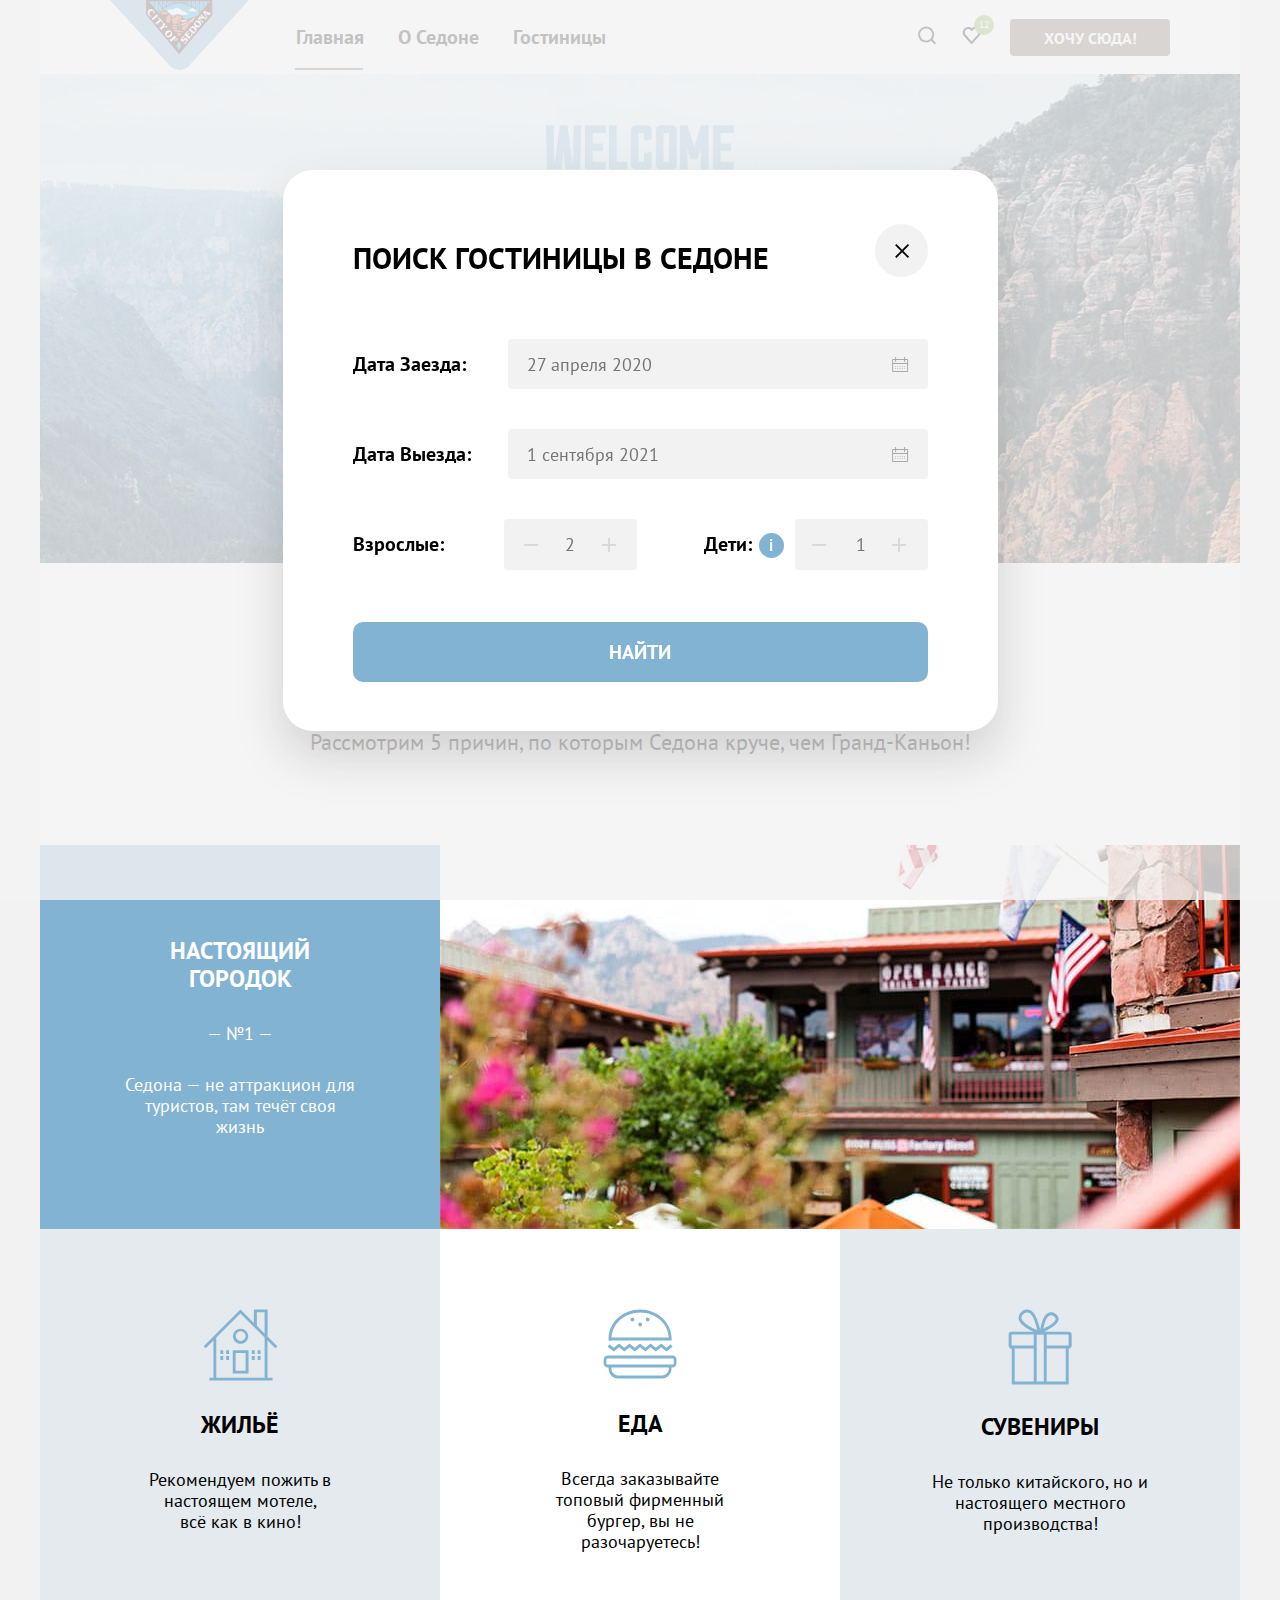
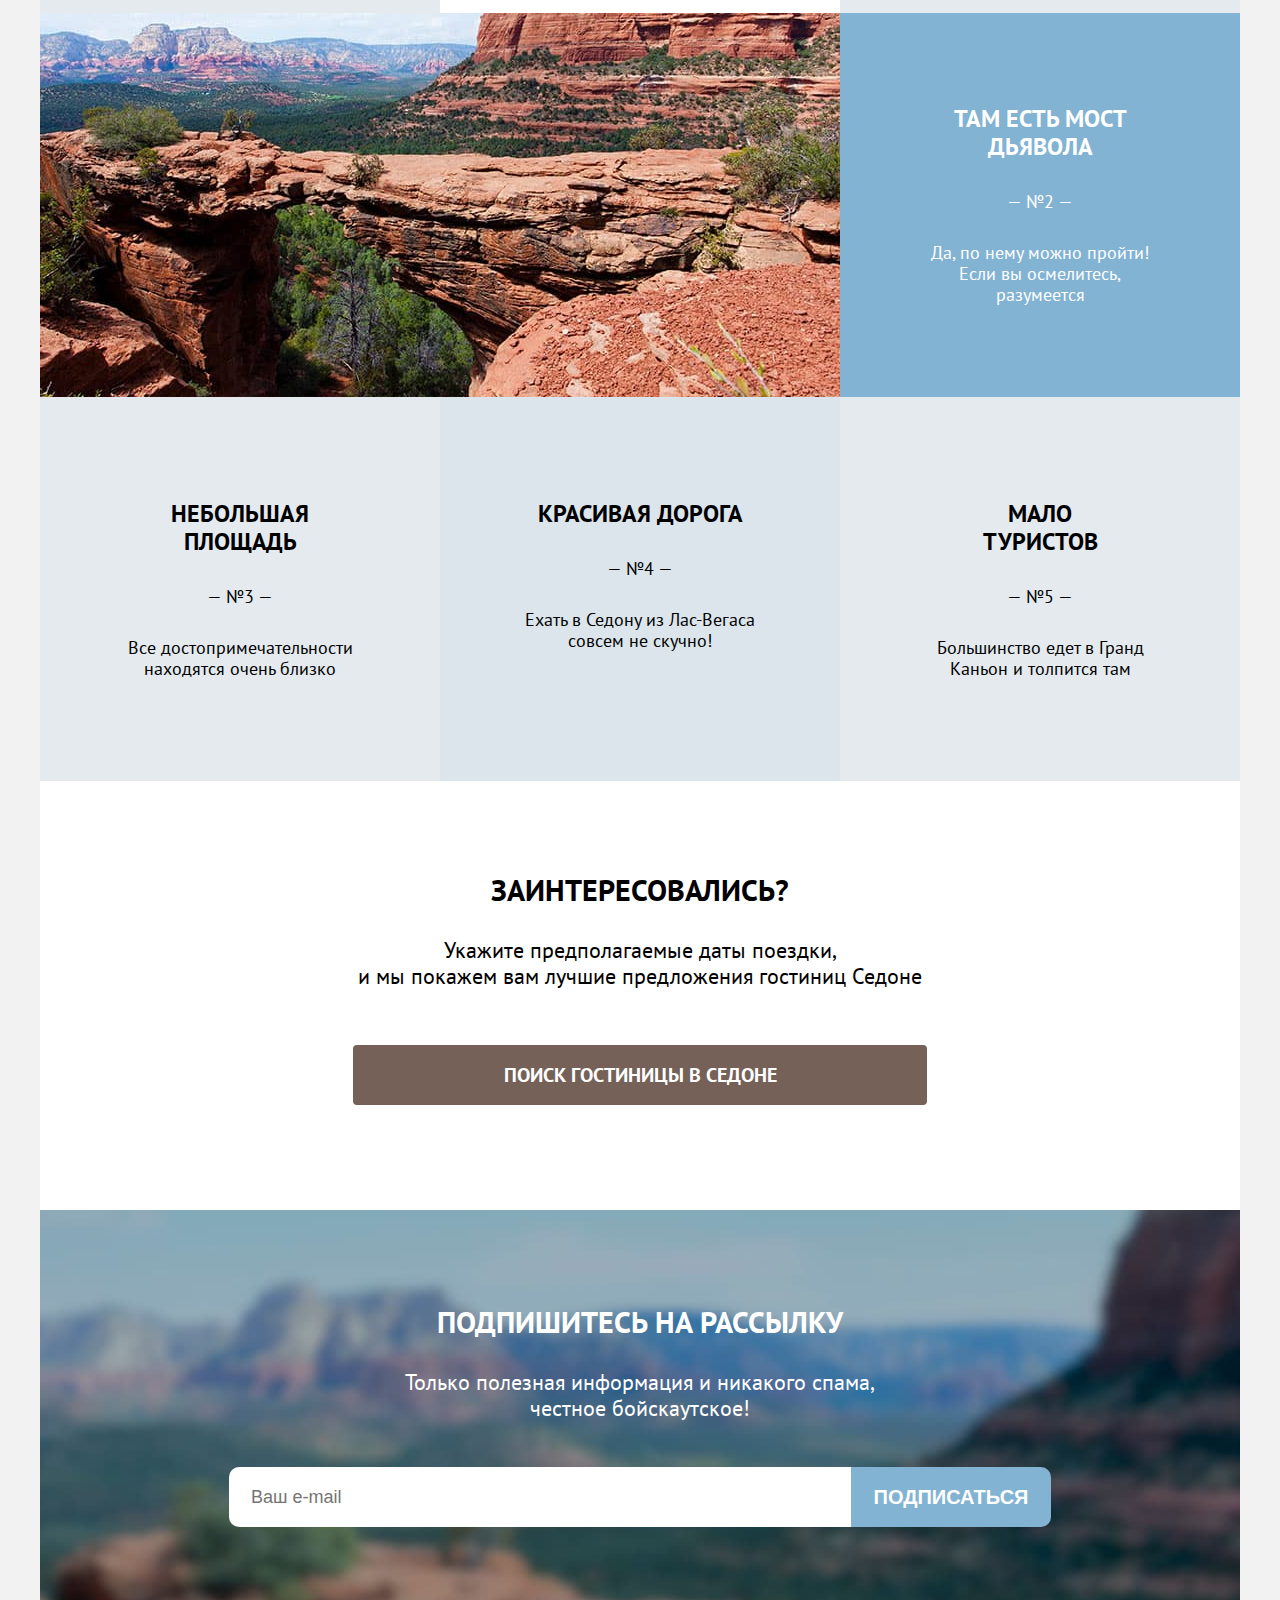
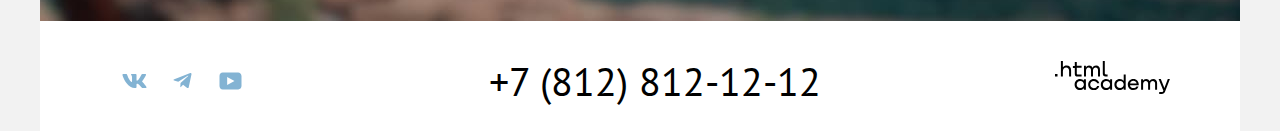
==== index.html @ 56870af3 "выравнивает кнопки" ====
<!DOCTYPE html>
<html lang="ru">

  <head>
    <meta charset="utf-8">
    <title>HTML Academy: Седона</title>
    <link rel="stylesheet" href="styles/style.css">
  </head>

  <body>
    <div class="page-container">
      <header class="main-header">
        <a class="link-logo" href="index.html">
          <img class="logo" src="images/logo.svg" width="139" height="70" alt="Логотип Седоны.">
        </a>
        <nav class="navigation">
          <ul class="navigation-list">
            <li class="navigation-item">
              <a class="navigation-link navigation-link-main" href="#">Главная</a>
            </li>
            <li class="navigation-item">
              <a class="navigation-link" href="#">О Седоне</a>
            </li>
            <li class="navigation-item">
              <a class="navigation-link" href="catalog.html">Гостиницы</a>
            </li>
          </ul>
          <ul class="custom-menu">
            <li class="custom-item">
              <a class="custom-link-search" href="#">
                <span class="visually-hidden">
                  Поиск
                </span>
              </a>
            </li>
            <li class="custom-item">
              <a class="custom-link-favorite" href="#">
                <div class="custom-favorite-count"></div>
                <span class="visually-hidden">
                  Лайк
                </span>
              </a>
            </li>
            <li class="custom-item">
              <a class="custom-link" href="#">Хочу сюда!</a>
            </li>
          </ul>
        </nav>
      </header>
      <main class="main-index main-container">
        <h1 class="visually-hidden">Городок Седона</h1>
        <section class="presentation">
          <h2 class="visually-hidden">Добро пожаловать в великолепный городок Седона.</h2>
          <div class="presentation-picture">
            <img class="presentation-picture-welcome" src="images/welcome.png" width="458" height="347"
              alt="Великолепные места Седоны.">
          </div>
          <div class="presentation-text">
            <p class="presentation-text-sedona">Седона — небольшой городок в Аризоне,<br>
              заслуживающий большего!</p>
            <p class="presentation-text-reason">Рассмотрим 5 причин, по которым Седона круче, чем Гранд-Каньон!</p>
          </div>
        </section>
        <section class="advantages">
          <h2 class="visually-hidden">Преимущества</h2>
          <ul class="advantages-list">
            <li class="advantages-item">
              <div class="real-town">
                <div class="wrapper-real-town">
                  <h3 class="real-town-title">Настоящий городок</h3>
                  <p class="real-town-humber">— №1 —</p>
                  <p class="real-town-description">Седона — не аттракцион для туристов, там течёт своя жизнь</p>
                </div>
              </div>
              <img src="images/advantages/real-town-advantages.jpg" width="800" height="384" alt="Фоторафия городка.">
              <ul class="advantages-nested-list">
                <li class="advantages-inner-item">
                  <h4 class="inner-title">Жильё</h4>
                  <img class="advantages-housing" src="/images/icon-house.svg" alt="#" width="75" height="72">
                  <p class="inner-description">
                    Рекомендуем пожить в настоящем мотеле,<br>всё как в кино!
                  </p>
                </li>
                <li class="advantages-inner-item food-background">
                  <h4 class="inner-title">Еда</h4>
                  <img class="advantages-food" src="/images/food-icon.svg" alt="#" width="74" height="70">
                  <p class="inner-description">
                    Всегда заказывайте топовый фирменный бургер, вы не разочаруетесь!
                  </p>
                </li>
                <li class="advantages-inner-item">
                  <h4 class="inner-title">Сувениры</h4>
                  <img class="advantages-souvenirs" src="/images/icon-souvenirs.svg" alt="#" width="64" height="76">
                  <p class="inner-description">
                    Не только китайского, но и настоящего местного производства!
                  </p>
                </li>
              </ul>
            </li>
            <li class="advantages-item">
              <img src="images/advantages/devil's-bridge-advantages.jpg" width="800" height="384" alt="Мост дьявола.">
              <div class="devil-bridge">
                <div class="wrapper-devil-bridge">
                  <h3 class="devil-bridge-title">Там есть мост дьявола</h3>
                  <p class="devil-bridge-humber">— №2 —</p>
                  <p class="devil-bridge-description">Да, по нему можно пройти! Если вы осмелитесь, разумеется</p>
                </div>
              </div>
              <ul class="advantages-nested-list">
                <li class="advantages-nested-item advantages-area">
                  <h4 class="inner-devil-title">Небольшая площадь</h4>
                  <p class="advantages-humber">— №3 —</p>
                  <p class="small-area-description">
                    Все достопримечательности находятся очень близко
                  </p>
                </li>
                <li class="advantages-nested-item advantages-road">
                  <h4 class="inner-devil-title">Красивая дорога</h4>
                  <p class="advantages-humber">— №4 —</p>
                  <p class="beautiful-road-description">Ехать в Седону из Лас-Вегаса совсем не скучно!</p>
                </li>
                <li class="advantages-nested-item advantages-tourists">
                  <h4 class="inner-devil-title">Мало<br>туристов</h4>
                  <p class="advantages-humber">— №5 —</p>
                  <p class="few-tourists-description">Большинство едет в Гранд<br> Каньон и толпится там</p>
                </li>
              </ul>
            </li>
          </ul>
        </section>
        <section class="hotel-search">
          <h2 class="visually-hidden">Выбор даты поездки.</h2>
          <p class="hotel-search-question">Заинтересовались?</p>
          <p class="hotel-search-info">Укажите предполагаемые даты поездки,<br> и мы покажем вам лучшие предложения
            гостиниц Седоне</p>
          <a class="hotel-search-link" href="#">Поиск гостиницы в Седоне</a>
        </section>
        <section class="subscription">
          <h2 class="visually-hidden">Полезная рассылка</h2>
          <div>
            <p class="mailing">Подпишитесь на рассылку</p>
            <p class="mailing-description">Только полезная информация и никакого спама,<br> честное бойскаутское!</p>
            <form class="subscription-form" action="https://echo.htmlacademy.ru/" method="post">
              <input class="mailing-email" type="email" placeholder="Ваш e-mail" name="subscription-email">
              <button class="mailing-button" type="submit">Подписаться</button>
            </form>
          </div>
        </section>
      </main>
      <footer class="main-footer">
        <section class="footer-social">
          <h2 class="visually-hidden">Мы в соцсетях.</h2>
          <ul class="footer-social-list">
            <li>
              <a class="social-footer" href="https://vk.com/htmlacademy">
                <svg width="25" height="14" viewBox="0 0 25 14" xmlns="http://www.w3.org/2000/svg">
                  <path
                    d="M23.9498 0.948C24.1158 0.402 23.9498 0 23.1548 0H20.5298C19.8618 0 19.5538 0.347 19.3868 0.73C19.3868 0.73 18.0518 3.926 16.1608 6.002C15.5488 6.604 15.2708 6.795 14.9368 6.795C14.7698 6.795 14.5188 6.604 14.5188 6.057V0.948C14.5188 0.292 14.3348 0 13.7788 0H9.65076C9.23376 0 8.98276 0.304 8.98276 0.593C8.98276 1.214 9.92876 1.358 10.0258 3.106V6.904C10.0258 7.737 9.87276 7.888 9.53876 7.888C8.64876 7.888 6.48376 4.677 5.19876 1.003C4.94976 0.288 4.69776 0 4.02676 0H1.39976C0.649756 0 0.499756 0.347 0.499756 0.73C0.499756 1.412 1.38976 4.8 4.64476 9.281C6.81476 12.341 9.86976 14 12.6528 14C14.3218 14 14.5278 13.632 14.5278 12.997V10.684C14.5278 9.947 14.6858 9.8 15.2148 9.8C15.6048 9.8 16.2718 9.992 17.8298 11.467C19.6098 13.216 19.9028 14 20.9048 14H23.5298C24.2798 14 24.6558 13.632 24.4398 12.904C24.2018 12.18 23.3518 11.129 22.2248 9.882C21.6128 9.172 20.6948 8.407 20.4158 8.024C20.0268 7.533 20.1378 7.314 20.4158 6.877C20.4158 6.877 23.6158 2.451 23.9488 0.948H23.9498Z" />
                </svg>
                <span class="visually-hidden">ВКонтакте</span>
              </a>
            </li>
            <li>
              <a class="social-footer" href="https://t.me/htmlacademy">
                <svg width="19" height="16" viewBox="0 0 19 16" xmlns="http://www.w3.org/2000/svg">
                  <path
                    d="M17.2853 0.0992597L1.34073 6.24776C0.252584 6.68481 0.258879 7.29184 1.14109 7.56253L5.23469 8.83953L14.7061 2.8637C15.1539 2.59121 15.5631 2.7378 15.2268 3.03636L7.55308 9.96185H7.55128L7.55308 9.96275L7.2707 14.1823C7.68438 14.1823 7.86693 13.9925 8.09895 13.7686L10.0873 11.8351L14.2232 14.89C14.9858 15.31 15.5334 15.0941 15.7232 14.1841L18.4382 1.38885C18.7161 0.274623 18.0128 -0.229883 17.2853 0.0992597Z" />
                </svg>
                <span class="visually-hidden">Телеграм</span>
              </a>
            </li>
            <li>
              <a class="social-footer" href="https://www.youtube.com/user/htmlacademyru">
                <svg width="23" height="18" viewbox="0 0 23 18" xmlns="http://www.w3.org/2000/svg">
                  <path
                    d="M19.1072 0.5H3.67437C1.81368 0.5 0.500244 2.09375 0.500244 3.9V13.9937C0.500244 15.9062 1.81368 17.5 3.67437 17.5H19.3261C20.9679 17.5 22.5002 15.9062 22.5002 14.1V3.9C22.2813 2.09375 20.9679 0.5 19.1072 0.5ZM8.16194 13.0375V4.9625L15.4953 9L8.16194 13.0375Z" />
                </svg>
                <span class="visually-hidden">Ютуб</span>
              </a>
            </li>
          </ul>
          <span class="social-phone">+7 (812) 812-12-12</span>
          <a class="htmlacademy-link" href="https://htmlacademy.ru/">
            <svg width="115" height="33" viewBox="0 0 115 33" xmlns="http://www.w3.org/2000/svg">
              <path
                d="M7.9999 6.2C8.7999 5.2 9.9999 4.5 11.5999 4.5C14.2999 4.5 16.1999 6.4 16.0999 9.4V15.5H14.0999V9.8C14.0999 8 12.9999 6.6 11.1999 6.6C9.1999 6.6 7.8999 8.1 7.8999 10.2V15.5H5.8999V0H7.8999V6.2H7.9999ZM0 15.5V12.9H2.5V15.5H0ZM26.5999 4.79998H21.7999V1.09998H19.7999V4.89998H17.8999V6.89998H19.7999V12.9C19.7999 14.6 20.7999 15.6 22.4999 15.6H26.5999V13.6H22.8999C22.1999 13.6 21.7999 13.2 21.7999 12.5V6.79998H26.5999V4.79998ZM37.6 6.69998C38.2 5.39998 39.5 4.59998 41.1 4.59998C43.6 4.59998 45.1 6.39998 45 8.89997V15.4H43V9.09998C43 7.49998 42.1 6.49998 40.6 6.49998C39.4 6.49998 38 7.39998 38 9.79998V15.4H36V9.09998C36 7.49998 35.1 6.49998 33.6 6.49998C32 6.49998 31 7.99998 31 9.99998V15.4H29V4.79998H30.9V6.39998H31C31.6 5.39998 32.7 4.59998 34.1 4.59998C35.7 4.59998 36.9 5.49998 37.5 6.69998H37.6ZM47.8 12.7C47.8 14.4 48.8 15.4 50.6 15.4H52.6V13.4H50.9001C50.2001 13.4 49.8 13 49.8 12.3V0H47.8V12.7ZM25.0001 17.9C26.7001 17.9 28.0001 18.6 28.9001 19.7V18.2H30.9001V28.8H28.9001V27.2H28.8001C28.0001 28.3 26.8001 29.1 25.0001 29.1C21.9001 29.1 19.6001 26.8 19.6001 23.5C19.6001 20.2 21.9001 17.9 25.0001 17.9ZM21.7001 23.5C21.7001 25.5 23.1001 27.1 25.3001 27.1C27.5001 27.1 28.9001 25.4 28.9001 23.5C28.9001 21.5 27.5001 19.9 25.3001 19.9C23.1001 19.9 21.7001 21.5 21.7001 23.5ZM44.2 22C43.7 19.6 41.5999 17.9 38.7999 17.9C35.3999 17.9 33.2 20.4 33.2 23.5C33.2 26.6 35.3999 29.1 38.7999 29.1C41.5999 29.1 43.7 27.3 44.2 24.9H42.0999C41.7 26.2 40.3999 27.2 38.7999 27.2C36.5999 27.2 35.2 25.6 35.2 23.6C35.2 21.6 36.5999 20 38.7999 20C40.3999 20 41.5999 21 42.0999 22.2H44.2V22ZM51.2001 17.9C52.9001 17.9 54.2001 18.6 55.1 19.7V18.2H57.1V28.8H55.1V27.2H55C54.2001 28.3 53 29.1 51.2001 29.1C48.1001 29.1 45.8 26.8 45.8 23.5C45.8 20.2 48.1001 17.9 51.2001 17.9ZM47.9001 23.5C47.9001 25.5 49.3 27.1 51.5 27.1C53.6 27.1 55.1 25.4 55.1 23.5C55.1 21.5 53.7001 19.9 51.5 19.9C49.3 19.9 47.9001 21.5 47.9001 23.5ZM68.6999 19.8C67.7999 18.7 66.4999 17.9 64.7999 17.9C61.6999 17.9 59.3999 20.2 59.3999 23.5C59.3999 26.8 61.5999 29.1 64.7999 29.1C66.4999 29.1 67.7999 28.3 68.5999 27.3H68.6999V28.8H70.6999V13.4H68.6999V19.8ZM65.0999 27.1C62.8999 27.1 61.4999 25.5 61.4999 23.5C61.4999 21.5 62.8999 19.9 65.0999 19.9C67.2999 19.9 68.6999 21.5 68.6999 23.5C68.5999 25.5 67.1999 27.1 65.0999 27.1ZM72.8 23.5C72.8 20.4 75 17.9 78.3 17.9C81.8 17.9 84 20.6 83.8 24.2H75C75.1 25.8 76.5 27.1 78.4 27.1C79.8 27.1 80.9 26.5 81.4 25.5H83.5C82.8 27.8 80.8 29.1 78.3 29.1C74.9 29.1 72.8 26.5 72.8 23.5ZM81.6 22.4C81.3 20.8 80 19.8 78.3 19.8C76.6001 19.8 75.4 20.9 75.1 22.4H81.6ZM98.2001 17.9C96.6001 17.9 95.3001 18.7 94.6001 19.9H94.5001C93.9001 18.7 92.7001 17.9 91.1001 17.9C89.7001 17.9 88.6001 18.6 88.0001 19.7V18.2H86.1001V28.8H88.1001V23.4C88.1001 21.4 89.1001 20 90.7001 19.9C92.2001 19.9 93.1001 20.9 93.1001 22.5V28.8H95.1001V23.2C95.1001 20.8 96.5001 19.9 97.7001 19.9C99.2001 19.9 100.1 20.9 100.1 22.5V28.8H102.1V22.3C102.2 19.7 100.7 17.9 98.2001 17.9ZM105.8 18.1L109.4 27L112.8 18.1H114.9L110.2 30.3C109.5 32.1 108.5 32.9 106.7 32.9H104.2V30.9H106.7C107.7 30.9 108.1 30.6 108.4 29.7L103.6 18.1H105.8Z" />
            </svg>
          </a>
        </section>
      </footer>
    </div>
    <div class="modal-container">
      <div class="modal modal-reservation">
        <button class="modal-close-button" type="button">
          <svg class="close-icon" width="15" height="14" viewBox="0 0 15 14" xmlns="http://www.w3.org/2000/svg">
            <path
              d="M14.1143 1.29231L12.822 0L7.11426 5.70769L1.40657 0L0.114258 1.29231L5.82195 7L0.114258 12.7077L1.40657 14L7.11426 8.29231L12.822 14L14.1143 12.7077L8.40657 7L14.1143 1.29231Z" />
          </svg>
          <span class="visually-hidden">Закрыть</span>
        </button>
        <section class="modal-content">
          <h2 class="modal-title">Поиск гостиницы в Седоне</h2>
          <form action="https://echo.htmlacademy.ru/" method="post">
            <p class="field-group">
              <label class="style-lebel" for="date-of-arrival">Дата Заезда:</label>
              <input class="group-input" type="text" id="date-of-arrival" name="date-of-arrival" placeholder="27 апреля 2020">
              <svg class="calendar-arrival" width="17" height="15" viewBox="0 0 17 15"
                xmlns="http://www.w3.org/2000/svg">
                <path d="M5.86 10c.3 0 .5-.2.5-.5s-.2-.5-.5-.5-.5.2-.5.5.2.5.5.5Z" />
                <path
                  d="M15.11 2h-2V0h-1v2h-8V0h-1v2h-2c-.6 0-1 .4-1 1v11c0 .5.4 1 1 1h14c.5 0 1-.5 1-1V3c0-.6-.5-1-1-1Zm0 12h-14V7h14v7Zm-14-8V3h2v2h1V3h8v2h1V3h2v3h-14Z" />
                <path
                  d="M8.11 10c.3 0 .5-.2.5-.5s-.2-.5-.5-.5-.5.2-.5.5.2.5.5.5ZM10.36 10c.3 0 .5-.2.5-.5s-.2-.5-.5-.5-.5.2-.5.5.2.5.5.5ZM5.86 11c-.3 0-.5.2-.5.5s.2.5.5.5.5-.2.5-.5-.2-.5-.5-.5ZM3.61 10c.3 0 .5-.2.5-.5s-.2-.5-.5-.5-.5.2-.5.5.2.5.5.5ZM3.61 11c-.3 0-.5.2-.5.5s.2.5.5.5.5-.2.5-.5-.2-.5-.5-.5ZM8.11 11c-.3 0-.5.2-.5.5s.2.5.5.5.5-.2.5-.5-.2-.5-.5-.5ZM10.36 11c-.3 0-.5.2-.5.5s.2.5.5.5.5-.2.5-.5-.2-.5-.5-.5ZM12.61 10c.3 0 .5-.2.5-.5s-.2-.5-.5-.5-.5.2-.5.5.2.5.5.5ZM12.61 11c-.3 0-.5.2-.5.5s.2.5.5.5.5-.2.5-.5-.2-.5-.5-.5Z" />
              </svg>
            </p>
            <p class="field-group">
              <label class="style-lebel" for="departure-date">Дата Выезда:</label>
              <input class="group-input" type="text" id="departure-date" name="departure-date" placeholder="1 сентября 2021">
              <svg class="calendar-arrival" width="17" height="15" viewBox="0 0 17 15"
                xmlns="http://www.w3.org/2000/svg">
                <path d="M5.86 10c.3 0 .5-.2.5-.5s-.2-.5-.5-.5-.5.2-.5.5.2.5.5.5Z" />
                <path
                  d="M15.11 2h-2V0h-1v2h-8V0h-1v2h-2c-.6 0-1 .4-1 1v11c0 .5.4 1 1 1h14c.5 0 1-.5 1-1V3c0-.6-.5-1-1-1Zm0 12h-14V7h14v7Zm-14-8V3h2v2h1V3h8v2h1V3h2v3h-14Z" />
                <path
                  d="M8.11 10c.3 0 .5-.2.5-.5s-.2-.5-.5-.5-.5.2-.5.5.2.5.5.5ZM10.36 10c.3 0 .5-.2.5-.5s-.2-.5-.5-.5-.5.2-.5.5.2.5.5.5ZM5.86 11c-.3 0-.5.2-.5.5s.2.5.5.5.5-.2.5-.5-.2-.5-.5-.5ZM3.61 10c.3 0 .5-.2.5-.5s-.2-.5-.5-.5-.5.2-.5.5.2.5.5.5ZM3.61 11c-.3 0-.5.2-.5.5s.2.5.5.5.5-.2.5-.5-.2-.5-.5-.5ZM8.11 11c-.3 0-.5.2-.5.5s.2.5.5.5.5-.2.5-.5-.2-.5-.5-.5ZM10.36 11c-.3 0-.5.2-.5.5s.2.5.5.5.5-.2.5-.5-.2-.5-.5-.5ZM12.61 10c.3 0 .5-.2.5-.5s-.2-.5-.5-.5-.5.2-.5.5.2.5.5.5ZM12.61 11c-.3 0-.5.2-.5.5s.2.5.5.5.5-.2.5-.5-.2-.5-.5-.5Z" />
              </svg>
            </p>
            <div class="vacationers">
              <p class="field-adults">
                <label class="parents" for="adults">Взрослые:</label>
                <input class="adults" type="text" name="adults" id="adults" placeholder="2">
                <button class="adults-plus piple" type="button">
                  <svg width="14" height="14" viewBox="0 0 14 14" xmlns="http://www.w3.org/2000/svg">
                    <path d="M14 6H8V0H6V6H0V8H6V14H8V8H14V6Z" />
                  </svg>
                </button>
                <button class="adults-minus piple" type="button">
                  <svg width="15" height="2" viewBox="0 0 15 2" xmlns="http://www.w3.org/2000/svg">
                    <path d="M0.114258 0L0.114258 2L14.1143 2V0L0.114258 0Z" />
                  </svg>
                </button>
              </p>
              <p class="field-children">
                <label class="small-children" for="children">Дети:</label>
                <input class="children" type="text" name="children" id="children" placeholder="1">
                <button class="info" type="button">
                  <svg class="info-icon" width="3" height="12" viewBox="0 0 3 12" xmlns="http://www.w3.org/2000/svg">
                    <path d="M0.114258 0H2.11426V2H0.114258V0ZM2.11426 12H0.114258V3H2.11426V12Z" />
                  </svg>
                </button>
                <button class="children-plus piple" type="button">
                  <svg width="14" height="14" viewBox="0 0 14 14" xmlns="http://www.w3.org/2000/svg">
                    <path d="M14 6H8V0H6V6H0V8H6V14H8V8H14V6Z" />
                  </svg>
                </button>
                <button class="children-minus piple" type="button">
                  <svg width="15" height="2" viewBox="0 0 15 2" xmlns="http://www.w3.org/2000/svg">
                    <path d="M0.114258 0L0.114258 2L14.1143 2V0L0.114258 0Z" />
                  </svg>
                </button>
              </p>
            </div>
            <button class="modal-search" type="submit">Найти</button>
          </form>
        </section>
      </div>
    </div>
  </body>

</html>
---- styles/style.css ----
@font-face {
  font-family: "PT Sans";
  font-style: normal;
  font-weight: 400;
  src: url("../fonts/ptsans-400.woff2") format("woff2");
  font-display: swap;
}

@font-face {
  font-family: "PT Sans";
  font-style: normal;
  font-weight: 700;
  src: url("../fonts/ptsans-700.woff2") format("woff2");
  font-display: swap;
}

html {
  height: 100%;
}

body {
  display: flex;
  flex-direction: column;
  min-height: 100%;
  font-family: "PT Sans", sans-serif;
  font-weight: 400;
  font-size: 18px;
  line-height: 21px;
  font-style: normal;
  min-width: 1200px;
  background: #f2f2f2;
  color: #000000;
  margin: 0;
}

.visually-hidden {
  position: absolute;
  width: 1px;
  height: 1px;
  margin: -1px;
  padding: 0;
  border: 0;
  clip: rect(0 0 0 0);
  overflow: hidden;
}

/* Header */


.main-header {
  display: flex;
  background-color: #ffffff;
  padding: 0 70px;
}

.link-logo {
  margin-right: 30px;
}

.page-container {
  width: 1200px;
  margin: 0 auto;

}

.navigation {
  display: flex;
  align-items: center;
  justify-content: space-between;
  flex-grow: 1;
}

.navigation-list {
  display: flex;
  flex-wrap: wrap;
  max-width: 550px;
  margin: 0;
  padding: 0;
  list-style-type: none;
}

.navigation-item {
  padding: 20px 17px;
  position: relative;
}


.navigation-link {
  font-weight: 700;
  font-size: 20px;
  line-height: 26px;
  text-transform: capitalize;
  text-decoration: none;
  color: #000000;
}

.custom-menu {
  display: flex;
  flex-wrap: wrap;
  align-items: center;
  margin: 0;
  padding: 0;
  list-style-type: none;
  max-width: 264px;
}


.custom-link-search {
  display: inline-block;
  width: 42px;
  height: 66px;
  background-position: center;
  background-image: url("../images/search-by-site.svg");
  background-repeat: no-repeat;
  margin-right: 2px;
}


.custom-link-favorite {
  position: relative;
  display: inline-block;
  width: 42px;
  height: 66px;
  background-position: center;
  background-image: url("../images/favorite.svg");
  background-repeat: no-repeat;
  margin-right: 18px;
}

.custom-favorite-count {
  position: absolute;
  width: 20px;
  height: 20px;
  background-color: rgba(125, 181, 79, 1);
  top: 13px;
  right: -2px;
  border-radius: 50%;
}
.custom-favorite-count::after {
  position: absolute;
  content: "12";
  color: #ffffff;
  font-family: "PT Sans", sans-serif;
  font-style: normal;
  font-size: 10px;
  font-weight: 400;
  line-height: 13px;
  top: 3px;
  left: 5px;
}

.custom-link {
  display: inline-block;
  width: 130px;
  font-weight: 700;
  font-size: 16px;
  line-height: 20px;
  text-transform: uppercase;
  text-decoration: none;
  text-align: center;
  padding: 9px 15px 8px;
  border-radius: 4px;
  color: #ffffff;
}

.custom-link:link {
  background-color: #756157;
}

.custom-link:focus {
  background-color: #615048;
  outline: none;
}

.custom-link:hover {
  background-color: #615048;
}

.custom-link:active {
  background-color: #756157;
  color: rgba(255, 255, 255, 0.3);
}

/* Main */


.presentation-picture {
  background-image: url("../images/background/index-background.jpg");
  background-repeat: no-repeat;
  background-color: #ffffff;
  background-size: cover;
  color: #000000;
}

.presentation-picture-welcome {
  margin: 51px 371px 87px 371px;
}

.divider-image {
  margin-bottom: 61px;
}

.presentation-text {
  background-color: #ffffff;
}

.presentation-text-sedona {
  font-weight: 700;
  font-size: 30px;
  line-height: 36px;

  text-align: center;
  text-transform: uppercase;
  margin: 0;
  margin-bottom: 31px;
  padding-top: 63px;
}

.presentation-text-reason {
  font-size: 22px;
  line-height: 26px;
  text-align: center;
  margin: 0;
  padding-bottom: 90px;
}

/* Main advantages */

.advantages-list {
  margin: 0;
  padding: 0;
  list-style-type: none;
}

.advantages-nested-list {
  display: flex;
  padding: 0;
}

.advantages-item {
  display: flex;
  flex-wrap: wrap;
}

.real-town {
  width: 400px;
  height: 384px;
  font-size: 18px;
  line-height: 21px;
  text-align: center;
  color: #ffffff;
  background: #82b3d3;
}


.wrapper-real-town {
  margin: 92px 85px;
}

.real-town-title {
  font-weight: 700;
  font-size: 24px;
  line-height: 28px;
  text-transform: uppercase;
  margin: 0;
  margin-bottom: 30px;
}

.real-town-humber {
  margin: 0;
  margin-bottom: 30px;
  color: #ffffff;
}

.real-town-description {
  margin: 0;
}

.advantages-inner-item {
  display: flex;
  flex-direction: column;
  width: 230px;
  height: 223px;
  background: rgba(131, 179, 211, 0.12);
  color: #000000;
  text-align: center;
  align-items: center;
  list-style-type: none;
  padding: 80px 85px 81px 85px;
}

.food-background {
  background-color: #ffffff;
}


.advantages-housing {
  background-repeat: no-repeat;
  order: -1;
  margin-bottom: 30px;
}

.advantages-food {
  background-repeat: no-repeat;
  order: -1;
  margin-bottom: 31px;
}

.advantages-souvenirs {
  background-repeat: no-repeat;
  order: -1;
  margin-bottom: 28px;
}

.inner-title {
  font-size: 24px;
  line-height: 28px;
  font-weight: 700;
  text-transform: uppercase;
  margin: 0;
  margin-bottom: 30px;
}

.inner-description {
  margin: 0;
  font-size: 18px;
  line-height: 21px;
}

.devil-bridge {
  width: 400px;
  height: 384px;
  font-size: 18px;
  line-height: 21px;
  text-align: center;
  color: #ffffff;
  background: #82b3d3;
}

.wrapper-devil-bridge {
  margin: 92px 85px;
}


.devil-bridge-title {
  font-weight: 700;
  font-size: 24px;
  line-height: 28px;
  text-transform: uppercase;
  margin: 0;
  margin-bottom: 30px;
}


.devil-bridge-humber {
  margin: 0;
  margin-bottom: 30px;
  color: #ffffff;
}

.devil-bridge-description {
  margin: 0;
}

.advantages-nested-item {
  display: flex;
  flex-direction: column;
  width: 230px;
  height: 179px;
  background: rgba(131, 179, 211, 0.12);
  color: #000000;
  text-align: center;
  align-items: center;
  list-style-type: none;
  padding: 103px 85px 102px 85px;
}

.advantages-road {
  background: rgba(131, 179, 211, 0.2);
  color: #000000;
}

.inner-devil-title {
  font-size: 24px;
  line-height: 28px;
  font-weight: 700;
  text-transform: uppercase;
  margin: 0;
  margin-bottom: 30px;
}

.advantages-humber {
  margin: 0;
  margin-bottom: 30px;
}

.small-area-description {
  margin: 0;
}

.beautiful-road-description {
  margin: 0;
}

.few-tourists-description {
  margin: 0;
}


/* Main hotel search */

.hotel-search {
  background: #ffffff;
  color: #000000;
  text-align: center;
  padding-bottom: 105px;
}

.hotel-search-question {
  font-weight: 700;
  font-size: 30px;
  line-height: 36px;
  text-transform: uppercase;

  padding-top: 91px;
  margin: 0;
  margin-bottom: 29px;
}

.hotel-search-info {
  font-size: 22px;
  line-height: 26px;
  color: #000000;

  margin: 0;
  margin-bottom: 56px;
}

.hotel-search-link {
  display: inline-block;
  width: 544px;
  height: 36px;
  font-weight: 700;
  font-size: 20px;
  line-height: 36px;
  text-decoration: none;
  text-transform: uppercase;
  color: #ffffff;
  border-radius: 4px;
  padding: 12px 15px;
}


.hotel-search-link:link {
  background: #756157;
}

.hotel-search-link:visited {
  background: #756157;
}

.hotel-search-link:focus {
  background: #615048;
}

.hotel-search-link:hover {
  background: #615048;
}

.hotel-search-link:active {
  background: #756157;
  color: rgba(255, 255, 255, 0.3);
}


/* Main subscription */

.subscription {
  background-image: url("../images/background/mailing-background.jpg");
  background-repeat: no-repeat;
  background-color: #ffffff;
  padding-top: 94px;
  text-align: center;
  color: #ffffff;
}

.mailing {
  font-weight: 700;
  font-size: 30px;
  line-height: 36px;
  text-transform: uppercase;
  margin: 0;
  margin-bottom: 29px;
}

.mailing-description {
  font-size: 22px;
  line-height: 26px;
  margin: 0;
  margin-bottom: 46px;
}

.subscription-form {
  display: flex;
  justify-content: center;
}

.mailing-email {
  width: 600px;
  height: 20px;
  border-radius: 10px 0 0 10px;
  border: none;
  margin-bottom: 94px;
  font-size: 18px;
  line-height: 21px;
  color: #000000;
  background-color: #ffffff;
  padding: 20px 0 20px 22px;
}

.mailing-button {
  width: 200px;
  height: 60px;
  padding: 12px 15px;
  border-radius: 0 10px 10px 0;
  font-weight: 700;
  font-size: 20px;
  line-height: 36px;
  text-align: center;
  text-transform: uppercase;
  background: #82b3d3;
  color: #ffffff;
  cursor: pointer;
  border: none;
}

.mailing-button:focus {
  background: #68a2c2;
  outline: none;
}

.mailing-button:hover {
  background: #68a2c2;
}

.mailing-button:active {
  background: #82b3d3;
  color: rgba(255, 255, 255, 0.3);
}


/* Main footer */

.main-footer {
  padding: 40px 70px 30px;
  background-color: #ffffff;
}

.footer-social {
  display: flex;
  justify-content: space-between;
  background-color: #ffffff;
  color: #000000;
}

.footer-social-list {
  display: flex;
  flex-wrap: wrap;
  list-style-type: none;
  margin: 0;
  padding: 0;
}

.social-footer {
  display: flex;
  align-items: center;
  justify-content: center;
  width: 48px;
  height: 40px;
  background-image: #83b3d3;
}

.social-footer {
  fill: #83b3d3;
}

.social-footer:focus {
  fill: #68a2c2;
  outline: none;
}

.social-footer:hover {
  fill: #68a2c2;
}

.social-footer:active {
  fill: rgba(104, 162, 202, 0.3);
}

.social-phone {
  font-size: 40px;
  line-height: 40px;
  text-transform: uppercase;
  text-align: center;
}

.social-phone:hover {
  color: #756157;
}

.social-phone:focus {
  color: #756157;
}

.social-phone:active {
  color: rgba(117, 97, 87, 0.3);
}

.htmlacademy-link {
  display: inline-block;
  width: 115px;
  height: 33px;
}

.htmlacademy-link:focus {
  fill: #756157;
}

.htmlacademy-link:hover {
  fill: #756157;
}

.htmlacademy-link:active {
  fill: rgba(117, 97, 87, 0.3);
}

/* Catalog filter-content */

.filter-content {
  padding: 35px 70px;
}

.main-inner {
  background-color: #ffffff;
  color: #000000;
}


.filter-content {
  background: url("../images/background/catalog-background.jpg");
  background-repeat: no-repeat;
  background-color: #000000;
  color: #ffffff;
}

.inner-header-title {
  font-weight: 700;
  font-size: 60px;
  line-height: 78px;
  color: #ffffff;
  margin: 0;
  margin-bottom: 10px;
}

.inner-header {
  margin-bottom: 40px;
}

.breadcrumbs {
  margin: 0;
  padding: 0;
}


.breadcrumbs-item {
  display: inline-block;
}

.breadcrumbs-link {
  color: #ffffff;
  font-size: 16px;
  line-height: 21px;
  text-decoration: none;
}

.item-mein {
  background-image: url("../images/breadcrumbs-icon-house.svg");
  background-repeat: no-repeat;
}

.infrastructure {
  display: flex;
  align-items: flex-start;
  justify-content: space-between;
}

.filter-group {
  padding: 0;
  margin: 0;
  border: none;
}

.filter-title {
  font-weight: 700;
  font-size: 20px;
  line-height: 26px;
  text-transform: capitalize;
  margin: 0;
  padding: 0;
  margin-bottom: 30px;
}

.control {
  position: relative;
  display: block;
}


.control-mark {
  position: absolute;
  width: 20px;
  height: 20px;
  top: 1px;
  left: 1px;
  border-radius: 4px;
  background-color: #ffffff;
}

.control:focus .control-mark {
  background-color: rgba(255, 255, 255, 0.6);
  border: 3px solid #83b3d3;
}

.control:hover .control-mark {
  background: rgba(255, 255, 255, 0.6);
  cursor: pointer;
}

.control:active .control-mark {
  background-color: rgba(255, 255, 255, 0.3);
}

.control-input[type="checkbox"]:checked + .control-mark::after {
  position: absolute;
  top: 0;
  left: 0;
  width: 20px;
  height: 20px;
  background-color: #ffffff;
  content: "";
  background-image: url("../images/infrastructure-select-check-mark.svg");
  background-repeat: no-repeat;
  background-position: center;
  border-radius: 4px;
}


.control-mark-type {
  position: absolute;
  width: 20px;
  height: 20px;
  top: 1px;
  left: 0;
  border-radius: 50%;
  background-color: #ffffff;
}

.control:focus .control-mark-type {
  border: 3px solid #83b3d3;
}

.control:hover .control-mark-type {
  cursor: pointer;
}

.control-input[type="radio"]:checked + .control-mark-type::after {
  position: absolute;
  top: 5px;
  right: 5px;
  width: 10px;
  height: 10px;
  background-color: #ffffff;
  content: "";
  background-image: url("../images/infrastructure-select-circle-mark.svg");
  background-repeat: no-repeat;
  background-position: center;

}


.filter-item {
  margin-bottom: 16px;
}

.filter-item:last-child {
  margin: 0;
}

.control-label {
  margin-left: 39px;
}

.filter-list {
  list-style-type: none;
  margin: 0;
  padding: 0;
}

.control-input {
  font-family: 'PT Sans', sans-serif;
  font-style: normal;
  font-weight: 400;
  font-size: 18px;
  line-height: 21px;
}

.price-selection-title {
  padding: 0;
  margin-bottom: 34px;
}

.range-wrapper-inputs {
  display: flex;
  justify-content: space-between;
  border: 2px solid #ffffff;
  width: 246px;
  padding: 12px 19px;
}

.range-input {
  padding: 0;
  border: none;
  background-color: inherit;
  color: #ffffff;
  width: 84px;
  outline: none;
  font-family: "PT Sans", sans-serif;
  font-size: 18px;
  line-height: 21px;
  font-weight: 400;
  font-style: normal;
}



.range-wrapper-inputs {
  border-radius: 4px;
  margin-bottom: 32px;
}

.range-scale {
  position: relative;
  height: 4px;
  background-color: rgba(255, 255, 255, 0.3);
}

.range-bar {
  position: absolute;
  height: 4px;
  background-color: #ffffff;
}

.range-toggle {
  position: absolute;
  width: 20px;
  height: 20px;
  background-color: #ffffff;
  border-radius: 5px;
  padding: 0;
  border: none;
  cursor: pointer;
}

.range-toggle:focus {
  background-color: #ffffff;
  outline: 3px solid #83b3d3;
  box-shadow: 0 4px 10px rgba(0, 0, 0, 0.25);
  border-radius: 5px;
}

.range-toggle:active {
  background-color: #ffffff;
  outline: 2px solid #83b3d3;
  box-shadow: 0 7px 15px rgba(0, 0, 0, 0.4);
  border-radius: 5px;
}

.toggle-min {
  top: -8px;
  left: -10px;
}

.toggle-max {
  top: -8px;
  right: -10px;
}

.range-input::-webkit-outer-spin-button,
.range-input::-webkit-inner-spin-button {
  appearance: none;
  margin: 0;
}

.infrastructure-button {
  display: flex;
  flex-direction: column;
}

.apply-filter {
  font-weight: 700;
  font-size: 16px;
  line-height: 20px;
  text-align: center;
  text-transform: uppercase;
  color: #ffffff;
  background: #82b3d3;
  border-radius: 4px;
  padding: 14px 15px;
  border: none;
  margin-bottom: 20px;
  margin-top: 60px;
}

.apply-filter:visited {
  background: #82b3d3;
}

.apply-filter:focus {
  background: #68a2c2;
  cursor: pointer;
}

.apply-filter:hover {
  background: #6a2c2;
  cursor: pointer;
}

.apply-filter:active {
  background: #82b3d3;
  color: rgba(255, 255, 255, 0.3);
  cursor: pointer;
}

.button-reset {
  margin: 0;
  padding: 0;
  font-size: 16px;
  line-height: 20px;
  text-align: center;
  color: #ffffff;
  background-color: inherit;
  border: none;
}

.button-reset:focus {
  outline: 3px solid #82b3d3;
  border-radius: 4px;
  cursor: pointer;
}

.button-reset:hover {
  color: rgba(255, 255, 255, 0.6);
  cursor: pointer;
}

.button-reset:active {
  color: rgba(255, 255, 255, 0.3);
  outline: none;
  cursor: pointer;
}


/* section catalog */

.sort-catalog {
  display: flex;
  align-items: center;
}

.search-result {
  margin: 0 191px 0 0;
  padding: 0;
  font-weight: 700;
  font-size: 30px;
  line-height: 36px;
  text-transform: uppercase;
}

.select-catalog {
  margin-right: 78px;
}

.select-catalog-price {
  padding: 14px 98px 14px 20px;
  border: 2px solid #f2f2f2;
  border-radius: 4px;
}

.view {
  display: flex;
}

.view-icon {
  display: flex;
  flex-wrap: wrap;
  padding: 17px 16px;
  border-radius: 4px;
  background-color: #ffffff;
  margin-right: 8px;
  border: 2px solid #f2f2f2;
}

.view-icon:last-child {
  margin-right: 0;
}

.view-icon:hover {
  border: 2px solid #000000;
  outline: none;
  cursor: pointer;
}

.view-icon:focus {
  border: 2px solid #68a2c2;
  outline: none;
  cursor: pointer;
}

.view-icon:active {
  border: 2px solid #000000;
  outline: none;
  cursor: pointer;
}

/* section catalog-hotel */

.catalog-list {
  display: grid;
  grid-template-columns: repeat(3, 340px);
  list-style-type: none;
  margin: 0 auto;
  padding: 0 71px 0 73px;
  gap: 0 18px;
}

.catalog-item {
  display: grid;
  grid-template-columns: 140px 140px;
  gap: 16px 20px;
  grid-auto-flow: row;
  grid-template-areas:
    "image image"
    "title title"
    "type price"
    "link-info link-favourites"
    "stars rating";
  padding: 20px;
}

.catalog-hotel {
  grid-area: image;
}

.catalog-title {
  grid-area: title;
  margin: 0;
}

.catalog-type {
  grid-area: type;
  align-self: center;
}

.catalog-price {
  grid-area: price;
  align-self: center;
}

.price-link-info {
  grid-area: link-info;
}

.price-link-favourites {
  grid-area: link-favourites;
}

.number-stars-result {
  grid-area: stars;
}

.rating {
  grid-area: rating;
}

.price-link-info {
  font-weight: 700;
  text-decoration: none;
  text-transform: uppercase;
  font-size: 16px;
  line-height: 20px;
  padding: 9px 15px 8px;
  background-color: #756157;
  color: #ffffff;
  border-radius: 4px;
  text-align: center;
  align-self: center;
}

.price-link-info:focus {
  background: #615048;
}

.price-link-info:hover {
  background: #615048;
}

.price-link-info:active {
  background: #756157;
  color: rgba(255, 255, 255, 0.3);
}

.price-link-favourites {
  font-weight: 700;
  text-decoration: none;
  text-transform: uppercase;
  text-align: center;
  color: #ffffff;
  background-color: #82b3d3;
  padding: 9px 15px 8px;
  border-radius: 4px;
  align-self: center;
  font-size: 16px;
}

.price-link-favourites:focus {
  background: #68a2c2;
}

.price-link-favourites:hover {
  background: #68a2c2;
}

.price-link-favourites:active {
  background: #82b3d3;
  color: rgba(255, 255, 255, 0.3);
}

.added-favorites {
  font-weight: 700;
  font-size: 16px;
  text-decoration: none;
  text-transform: uppercase;
  color: #ffffff;
  border-radius: 4px;
  padding: 9px 15px 8px;
  background-color: #7db54f;
  text-align: center;
  align-self: center;
}

.added-favorites:focus {
  background: #6c9e42;
}

.added-favorites:hover {
  background: #6c9e42;
}

.added-favorites:active {
  background: #7db54f;
  color: rgba(255, 255, 255, 0.3);
}

.rating {
  font-size: 16px;
  line-height: 20px;
  text-transform: uppercase;
  background-color: #f2f2f2;
  padding: 9px 22px 8px 23px;
  border-radius: 4px;
  text-align: center;
}

.number-stars-result {
  align-self: center;
}

/* Catalog pagination */

.catalog {
  padding: 55px 71px 56px 72px;
}

.pagination {
  display: flex;
  align-items: center;
  justify-content: space-between;
  border-top: 1px solid #e6e6e6;
  padding: 30px 71px 25px 73px;
}

.pagination-list {
  padding-left: 0;
  margin: 0;
}

.pagination-item {
  display: inline-block;
  margin-right: 8px;
  background: #82b3d3;
  border-radius: 4px;
  text-align: center;
  width: 12px;
  height: 36px;
  padding: 12px 24px;
}

.pagination-item:last-child {
  margin-right: 0;
}

.sorting-found {
  position: relative;
  display: flex;
  align-items: center;
  width: 386px;
  margin-left: auto;
}

.select-control {
  width: 160px;
  padding: 14px 98px 14px 20px;
  border: 2px solid #f2f2f2;
  border-radius: 4px;
  background-image: url("../images/down-arrow-breadcrumbs.svg");
  background-repeat: no-repeat;
  background-position: right 20px center;
}

.select-number {
  padding: 21px;
}

.pagination-link {
  font-weight: 700;
  font-size: 20px;
  line-height: 36px;
  text-decoration: none;
  color: #ffffff;
}

.pagination-link:focus {
  background: #68a2c2;
}

.pagination-link:hover {
  background: #68a2c2;
}

.pagination-link:active {
  background: #82b3d3;
  color: rgba(255, 255, 255, 0.3);
}

.hotels-page {
  margin-right: 51px;
}

.subscription-catalog {
  color: #000000;
  padding-top: 94px;
  text-align: center;
}

.to-sign-catalog {
  background-color: #f2f2f2;
}

/*Modal contaiher */

.modal-container {
  position: fixed;
  top: 0;
  left: 0;
  display: flex;
  width: 100%;
  height: 100%;
  background-color: rgba(242, 242, 242, 0.8);
}

.modal {
  position: relative;
  margin: auto;
  padding: 70px;
  background-color: #ffffff;
  border-radius: 30px;
  box-shadow: 0 25px 50px rgba(0, 0, 0, 0.15);
}

.modal-reservation {
  width: 575px;
  height: 421px;
}

.style-lebel {
  font-family: "PT Sans", sans-serif;
  font-style: normal;
  font-weight: 700;
  font-size: 20px;
  line-height: 26px;
}

.vacationers label {
  font-family: "PT Sans", sans-serif;
  font-weight: 700;
  font-style: normal;
  font-size: 20px;
  line-height: 26px;
}

.close-icon {
  position: absolute;
  top: 20px;
  right: 18px;
}

.modal-close-button {
  position: absolute;
  top: 54px;
  right: 70px;
  padding: 0;
  width: 53px;
  height: 53px;
  background-color: #f2f2f2;
  border: none;
  border-radius: 50%;
  cursor: pointer;
}

.modal-close-button:focus {
  background-color: #e6e6e6;
  outline: 3px solid #83b3d3;
}

.modal-close-button:hover {
  background-color: #e6e6e6;
  cursor: pointer;
}

.modal-close-button:active {
  background-color: #e6e6e6;
  outline: none;
  fill: rgba(0, 0, 0, 0.3);
}

.modal-title {
  font-family: "PT Sans", sans-serif;
  font-style: normal;
  font-weight: 700;
  font-size: 30px;
  line-height: 36px;
  text-transform: uppercase;
  color: #000000;
  margin: 0;
  margin-bottom: 63px;
}

.modal-search {
  width: 575px;
  font-family: "PT Sans", sans-serif;
  font-style: normal;
  font-weight: 700;
  font-size: 20px;
  line-height: 36px;
  text-transform: uppercase;
  text-align: center;
  color: #ffffff;
  border-radius: 10px;
  border: 0;
  padding: 12px 26px;
  background-color: #83b3d3;
  cursor: pointer;
}

.modal-search:focus {
  background-color: #68a2ca;
  outline: 3px solid #756257;
}

.modal-search:hover {
  background-color: #68a2ca;
  cursor: pointer;
}

.modal-search:active {
  background-color: #68a2ca;
  color: rgba(255, 255, 255, 0.3);
  outline: none;
}

.group-input {
  border: none;
  background-color: #f2f2f2;
  width: 382px;
  padding: 15px 19px 14px 19px;
  border-radius: 4px;
  font-family: "PT Sans", sans-serif;
  font-style: normal;
  font-weight: 400;
  font-size: 18px;
  line-height: 21px;
  color: rgba(0, 0, 0, 0.6);
}

.group-input:focus {
  background-color: #e6e6e6;
  outline: 3px solid #83b3d3;
  color: rgba(0, 0, 0, 0.6);
}

.group-input:hover {
  background-color: #e6e6e6;
  color: rgba(0, 0, 0, 0.6);
  cursor: pointer;
}

.group-input:active {
  font-family: "PT Sans", sans-serif;
  outline: 2px solid #000000;
  font-style: normal;
  font-weight: 700;
  font-size: 18px;
  line-height: 40px;
  color: #000000;
}

.field-group {
  display: flex;
  position: relative;
  justify-content: space-between;
  align-items: center;
  margin: 0;
  margin-bottom: 40px;
}

.calendar-arrival {
  position: absolute;
  top: 18px;
  right: 19px;
  fill: rgba(0, 0, 0, 0.3);
}

.vacationers {
  display: flex;
  margin-bottom: 52px;
  justify-content: space-between;
}

.field-adults {
  display: flex;
  align-items: center;
  position: relative;
  margin: 0;
}

.field-children {
  display: flex;
  align-items: center;
  margin: 0;
  position: relative;
}

.adults {
  display: inline-block;
  width: 95px;
  font-family: "PT Sans", sans-serif;
  font-style: normal;
  font-size: 18px;
  line-height: 21px;
  font-weight: 400;
  border: none;
  padding: 15px 19px;
  text-align: center;
  background-color: #f2f2f2;
  border-radius: 4px;
}
.adults:focus {
  outline: none;
}

.adults-plus {
  position: absolute;
  width: 25px;
  height: 25px;
  top: 14px;
  right: 15px;
  fill: rgba(0, 0, 0, 0.1);
  background-color: #f2f2f2;
  padding: 0;
  border: none;
  outline: none;
  }
.adults-plus:focus {
  border: 3px solid #83b3d3;
  border-radius: 4px;
  fill: #000000;
}

.adults-plus:hover {
  fill: #000000;
  cursor: pointer;
}

.adults-plus:active {
  border: none;
  fill: rgba(0, 0, 0, 0.2);
}

.adults-minus {
  position: absolute;
  width: 25px;
  height: 25px;
  top: 14px;
  right: 93px;
  fill: rgba(0, 0, 0, 0.1);
  background-color: #f2f2f2;
  padding: 0;
  border: none;
  outline: none;
}

.adults-minus:focus {
  border: 3px solid #83b3d3;
  border-radius: 4px;
  fill: #000000;
}

.adults-minus:hover {
  fill: #000000;
  cursor: pointer;
}

.adults-minus:active {
  fill: rgba(0, 0, 0, 0.2);
  border: none;
}

.children {
  display: inline-block;
  width: 95px;
  font-family: "PT Sans", sans-serif;
  font-size: 18px;
  line-height: 21px;
  font-weight: 400;
  font-style: normal;
  margin-left: 43px;
  border: none;
  outline: none;
  padding: 15px 19px;
  text-align: center;
  background-color: #f2f2f2;
  border-radius: 4px;
}

.children-plus {
  width: 25px;
  height: 25px;
  background-color: #f2f2f2;
  padding: 0;
  position: absolute;
  top: 14px;
  right: 16px;
  fill: rgba(0, 0, 0, 0.1);
  border: none;
  outline: none;
}

.children-plus:focus {
  border: 3px solid #83b3d3;
  fill: #000000;
  border-radius: 4px;

}
.piple {
  display: flex;
  justify-content: center;
  align-items: center;
}

.children-plus:hover {
  fill: #000000;
  cursor: pointer;
}

.children-plus:active {
  fill: rgba(0, 0, 0, 0.2);
  border: none;
}

.children-minus {
  width: 25px;
  height: 25px;
  background-color: #f2f2f2;
  padding: 0;
  border: none;
  outline: none;
  position: absolute;
  top: 14px;
  right: 96px;
  fill: rgba(0, 0, 0, 0.1);
}

.children-minus:focus {
  border: 3px solid #83b3d3;
  fill: #000000;
  border-radius: 4px;

}

.children-minus:hover {
  fill: #000000;
  cursor: pointer;
}

.children-minus:active {
  fill: rgba(0, 0, 0, 0.2);
  border: none;
}

.info {
  position: absolute;
  width: 25px;
  height: 25px;
  border-radius: 50%;
  background-color: #83b3d3;
  border: none;
  outline: none;
  padding: 0;
  top: 14px;
  left: 55px;
}

.info:hover {
  background-color: #68a2ca;
  cursor: pointer;
}

.parents {
  margin-right: 60px;
}

.info-icon {
  position: absolute;
  top: 6px;
  left: 11px;
  fill: #ffffff;
}


.navigation-link-main::after {
  position: absolute;
  width: 68px;
  height: 2px;
  background-color: #756257;
  bottom: 0;
  right: 18px;
  content: "";
}

.navigation-link-hotels::after {
  position: absolute;
  width: 93px;
  height: 2px;
  background-color: #756257;
  bottom: 0;
  right: 16px;
  content: "";
}
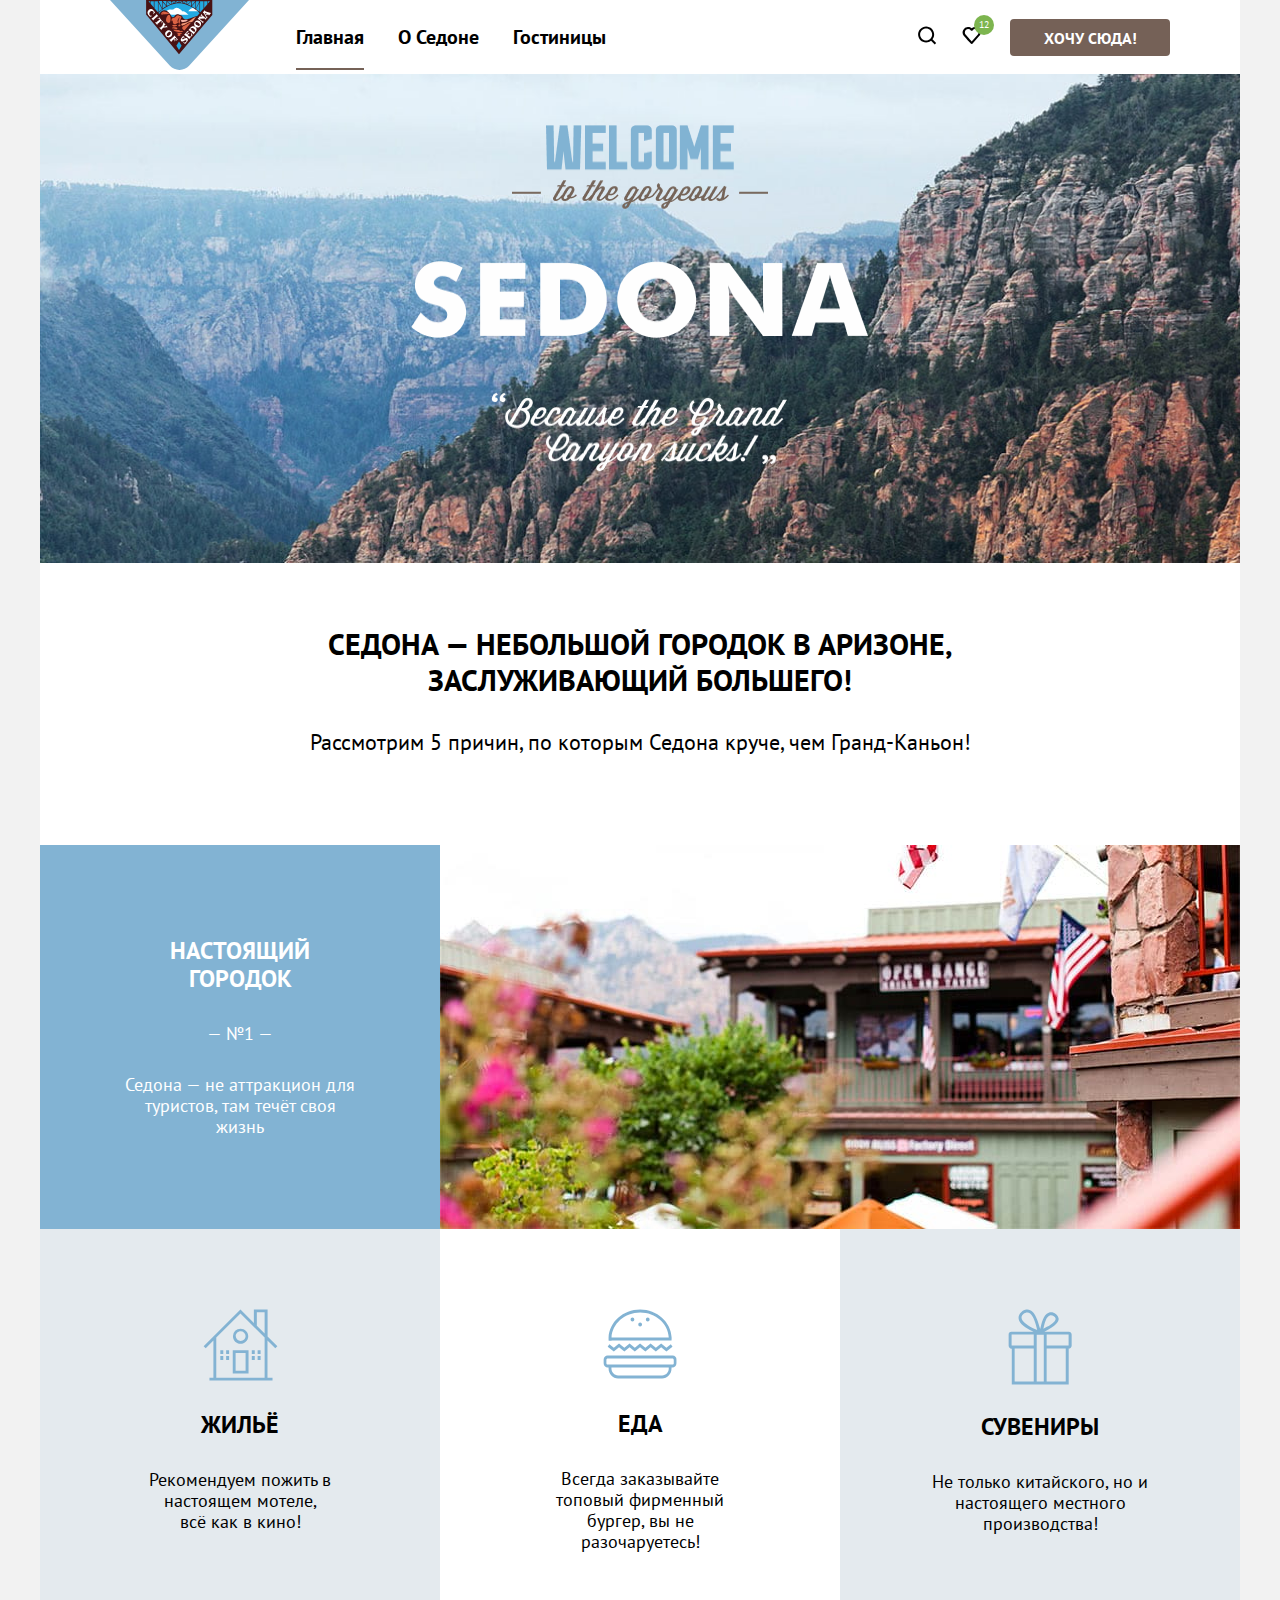
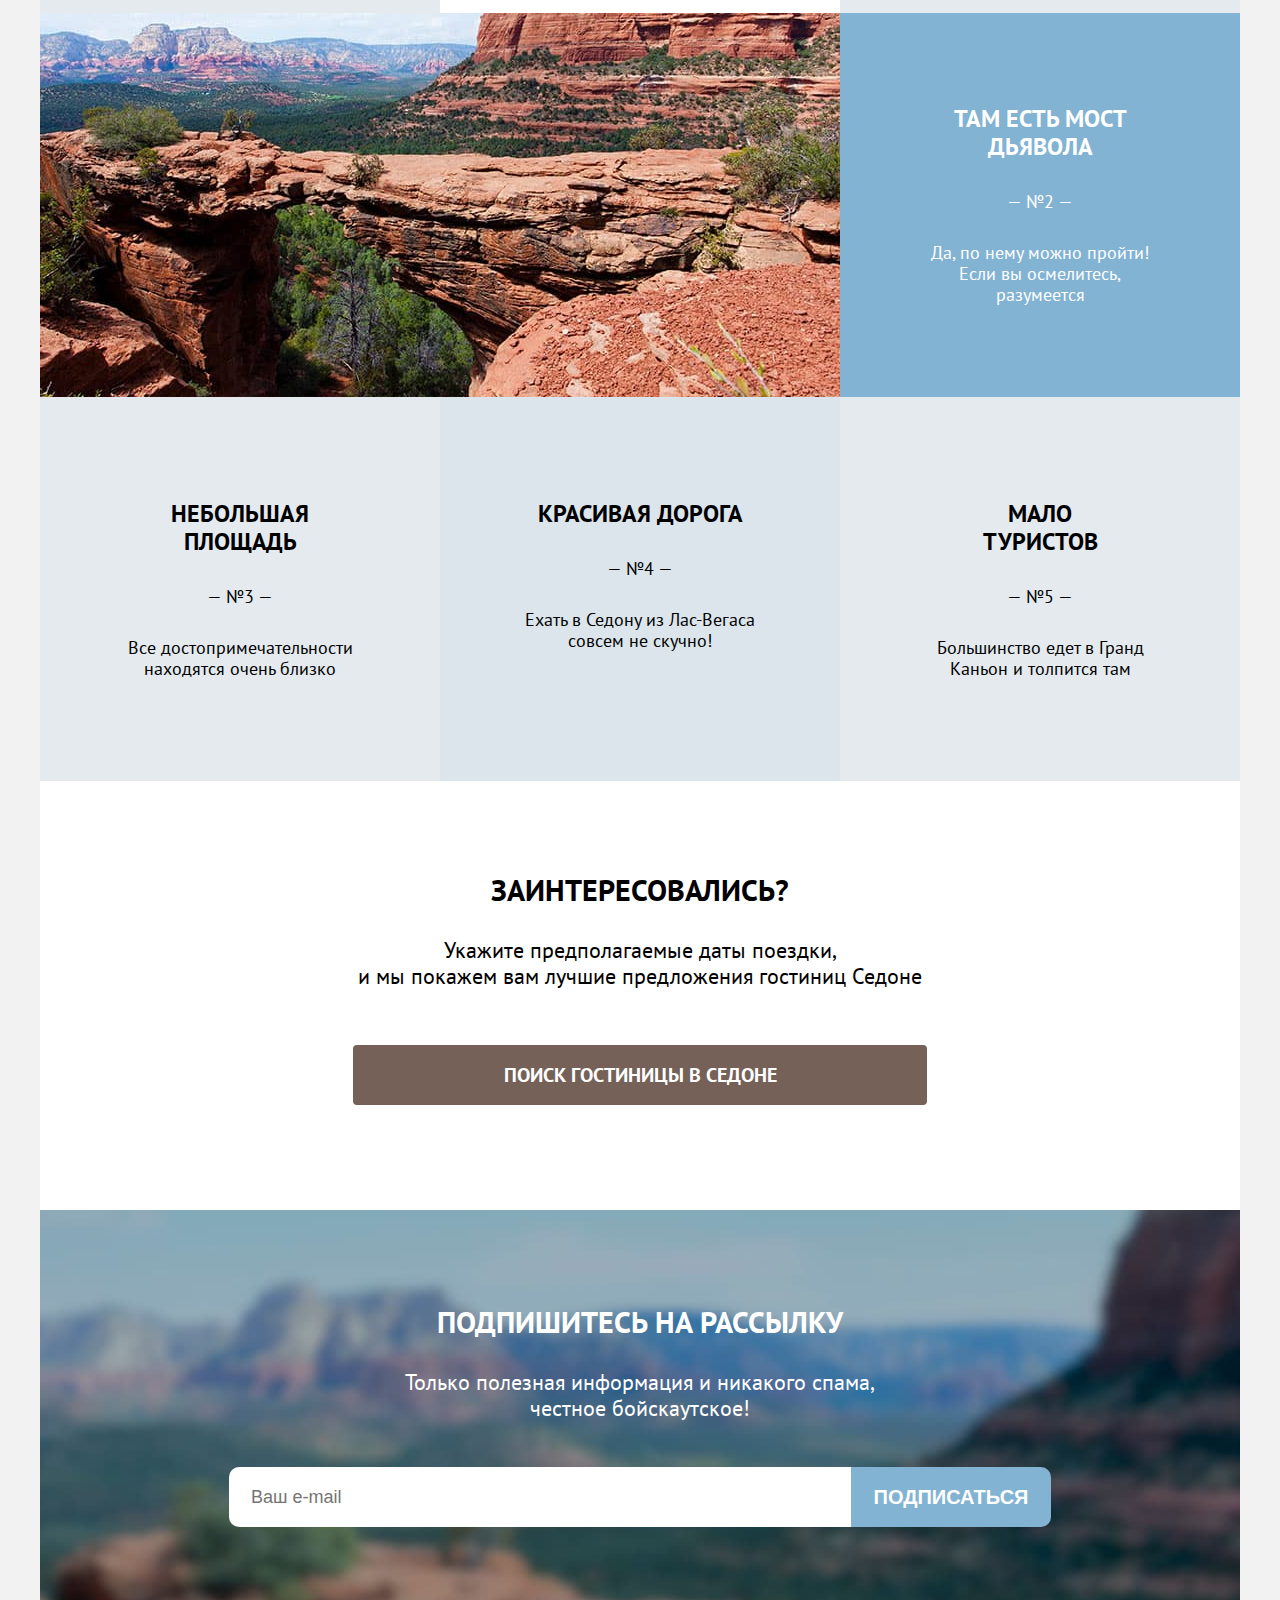
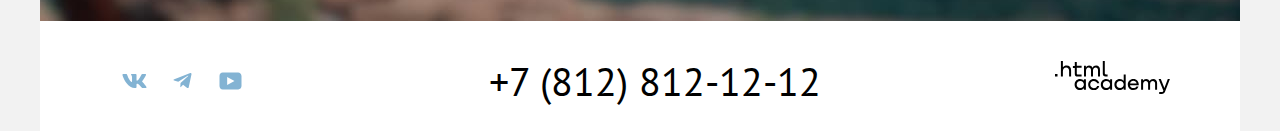
==== commit dd62f8d0: "добавляет подчеркивание активной странице" ====
--- a/index.html
+++ b/index.html
@@ -16,7 +16,7 @@
         <nav class="navigation">
           <ul class="navigation-list">
             <li class="navigation-item">
-              <a class="navigation-link navigation-link-main" href="#">Главная</a>
+              <a class="navigation-link navigation-link-current" href="#">Главная</a>
             </li>
             <li class="navigation-item">
               <a class="navigation-link" href="#">О Седоне</a>
--- a/styles/style.css
+++ b/styles/style.css
@@ -81,11 +81,11 @@
 
 .navigation-item {
   padding: 20px 17px;
+}
+
+
+.navigation-link {
   position: relative;
-}
-
-
-.navigation-link {
   font-weight: 700;
   font-size: 20px;
   line-height: 26px;
@@ -1286,6 +1286,7 @@
   width: 100%;
   height: 100%;
   background-color: rgba(242, 242, 242, 0.8);
+  display: none;
 }
 
 .modal {
@@ -1657,22 +1658,12 @@
 }
 
 
-.navigation-link-main::after {
-  position: absolute;
-  width: 68px;
+.navigation-link-current::after {
+  position: absolute;
   height: 2px;
   background-color: #756257;
-  bottom: 0;
-  right: 18px;
+  bottom: -20px;
+  left: 0;
+  right: 0;
   content: "";
 }
-
-.navigation-link-hotels::after {
-  position: absolute;
-  width: 93px;
-  height: 2px;
-  background-color: #756257;
-  bottom: 0;
-  right: 16px;
-  content: "";
-}
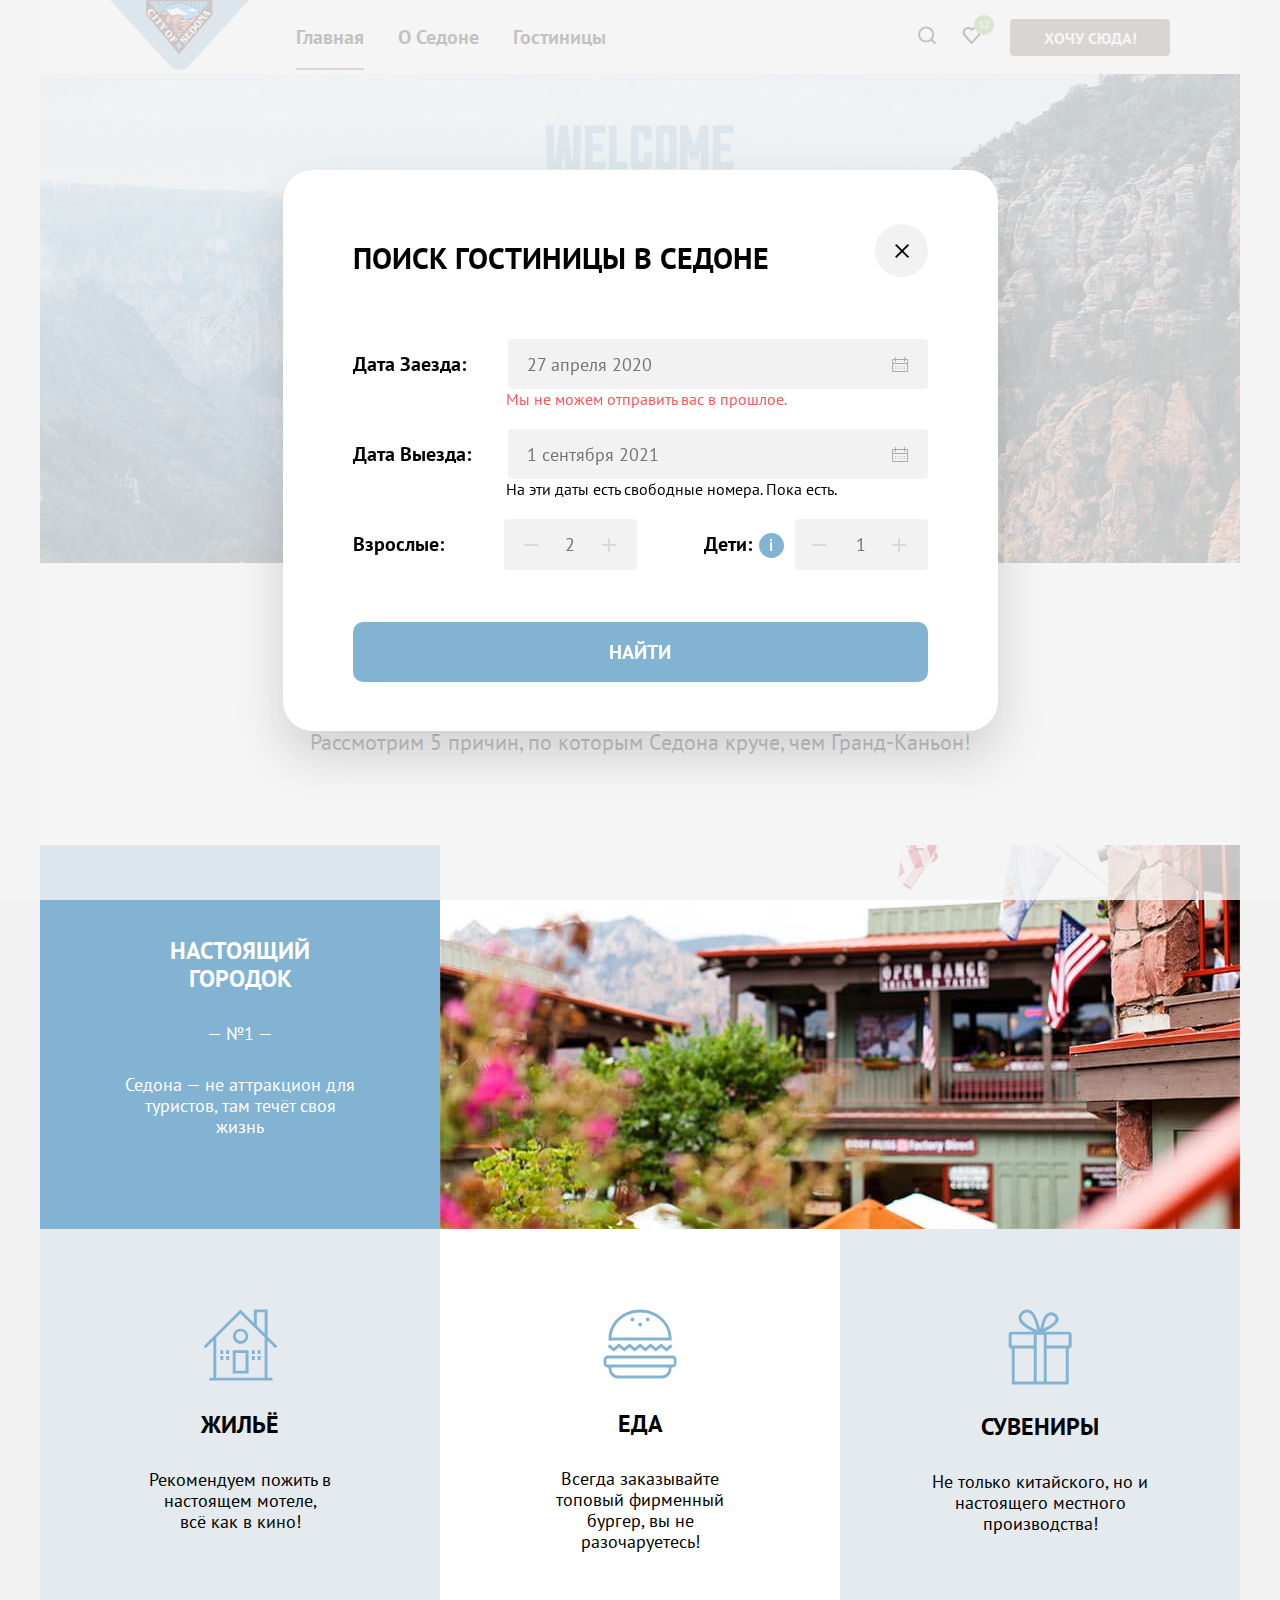
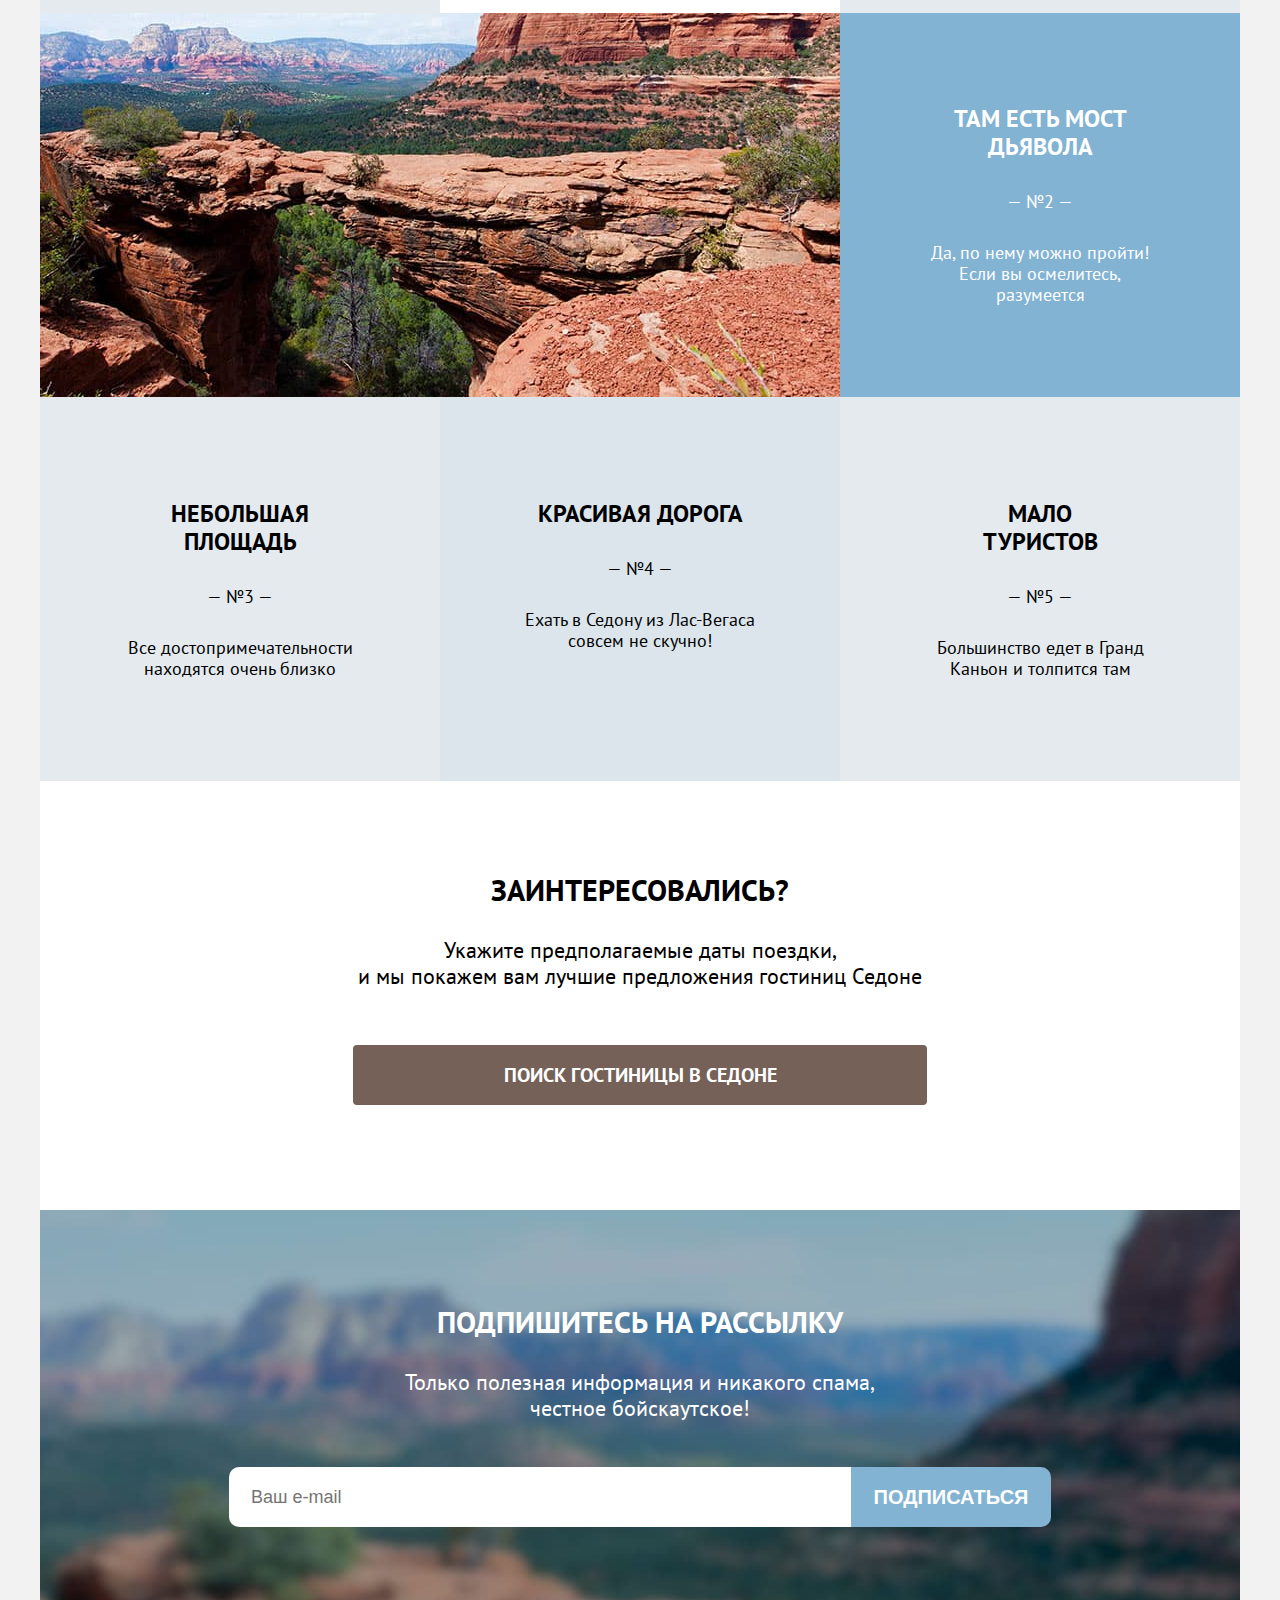
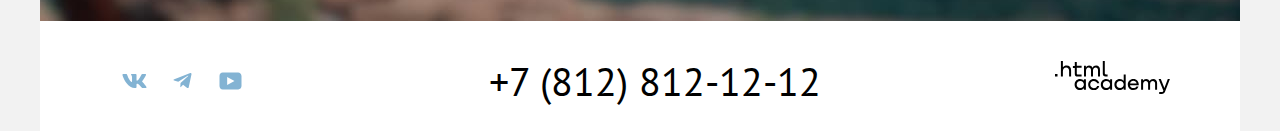
==== commit 84e95900: "добавляет текст к датам" ====
--- a/index.html
+++ b/index.html
@@ -212,6 +212,7 @@
                 <path
                   d="M8.11 10c.3 0 .5-.2.5-.5s-.2-.5-.5-.5-.5.2-.5.5.2.5.5.5ZM10.36 10c.3 0 .5-.2.5-.5s-.2-.5-.5-.5-.5.2-.5.5.2.5.5.5ZM5.86 11c-.3 0-.5.2-.5.5s.2.5.5.5.5-.2.5-.5-.2-.5-.5-.5ZM3.61 10c.3 0 .5-.2.5-.5s-.2-.5-.5-.5-.5.2-.5.5.2.5.5.5ZM3.61 11c-.3 0-.5.2-.5.5s.2.5.5.5.5-.2.5-.5-.2-.5-.5-.5ZM8.11 11c-.3 0-.5.2-.5.5s.2.5.5.5.5-.2.5-.5-.2-.5-.5-.5ZM10.36 11c-.3 0-.5.2-.5.5s.2.5.5.5.5-.2.5-.5-.2-.5-.5-.5ZM12.61 10c.3 0 .5-.2.5-.5s-.2-.5-.5-.5-.5.2-.5.5.2.5.5.5ZM12.61 11c-.3 0-.5.2-.5.5s.2.5.5.5.5-.2.5-.5-.2-.5-.5-.5Z" />
               </svg>
+              <p class="text-arrival">Мы не можем отправить вас в прошлое.</p>
             </p>
             <p class="field-group">
               <label class="style-lebel" for="departure-date">Дата Выезда:</label>
@@ -224,6 +225,7 @@
                 <path
                   d="M8.11 10c.3 0 .5-.2.5-.5s-.2-.5-.5-.5-.5.2-.5.5.2.5.5.5ZM10.36 10c.3 0 .5-.2.5-.5s-.2-.5-.5-.5-.5.2-.5.5.2.5.5.5ZM5.86 11c-.3 0-.5.2-.5.5s.2.5.5.5.5-.2.5-.5-.2-.5-.5-.5ZM3.61 10c.3 0 .5-.2.5-.5s-.2-.5-.5-.5-.5.2-.5.5.2.5.5.5ZM3.61 11c-.3 0-.5.2-.5.5s.2.5.5.5.5-.2.5-.5-.2-.5-.5-.5ZM8.11 11c-.3 0-.5.2-.5.5s.2.5.5.5.5-.2.5-.5-.2-.5-.5-.5ZM10.36 11c-.3 0-.5.2-.5.5s.2.5.5.5.5-.2.5-.5-.2-.5-.5-.5ZM12.61 10c.3 0 .5-.2.5-.5s-.2-.5-.5-.5-.5.2-.5.5.2.5.5.5ZM12.61 11c-.3 0-.5.2-.5.5s.2.5.5.5.5-.2.5-.5-.2-.5-.5-.5Z" />
               </svg>
+              <p class="text-departure">На эти даты есть свободные номера. Пока есть.</p>
             </p>
             <div class="vacationers">
               <p class="field-adults">
--- a/styles/style.css
+++ b/styles/style.css
@@ -136,6 +136,7 @@
   right: -2px;
   border-radius: 50%;
 }
+
 .custom-favorite-count::after {
   position: absolute;
   content: "12";
@@ -1286,7 +1287,6 @@
   width: 100%;
   height: 100%;
   background-color: rgba(242, 242, 242, 0.8);
-  display: none;
 }
 
 .modal {
@@ -1303,13 +1303,6 @@
   height: 421px;
 }
 
-.style-lebel {
-  font-family: "PT Sans", sans-serif;
-  font-style: normal;
-  font-weight: 700;
-  font-size: 20px;
-  line-height: 26px;
-}
 
 .vacationers label {
   font-family: "PT Sans", sans-serif;
@@ -1397,6 +1390,46 @@
   background-color: #68a2ca;
   color: rgba(255, 255, 255, 0.3);
   outline: none;
+}
+
+
+.group-input:focus {
+  background-color: #e6e6e6;
+  outline: 3px solid #83b3d3;
+  color: rgba(0, 0, 0, 0.6);
+}
+
+.group-input:hover {
+  background-color: #e6e6e6;
+  color: rgba(0, 0, 0, 0.6);
+  cursor: pointer;
+}
+
+.group-input:active {
+  font-family: "PT Sans", sans-serif;
+  outline: 2px solid #000000;
+  font-style: normal;
+  font-weight: 700;
+  font-size: 18px;
+  line-height: 40px;
+  color: #000000;
+}
+
+.field-group {
+  display: flex;
+  position: relative;
+  justify-content: space-between;
+  align-items: center;
+  margin: 0;
+  margin-bottom: 40px;
+}
+
+.style-lebel {
+  font-family: "PT Sans", sans-serif;
+  font-style: normal;
+  font-weight: 700;
+  font-size: 20px;
+  line-height: 26px;
 }
 
 .group-input {
@@ -1413,42 +1446,37 @@
   color: rgba(0, 0, 0, 0.6);
 }
 
-.group-input:focus {
-  background-color: #e6e6e6;
-  outline: 3px solid #83b3d3;
-  color: rgba(0, 0, 0, 0.6);
-}
-
-.group-input:hover {
-  background-color: #e6e6e6;
-  color: rgba(0, 0, 0, 0.6);
-  cursor: pointer;
-}
-
-.group-input:active {
-  font-family: "PT Sans", sans-serif;
-  outline: 2px solid #000000;
-  font-style: normal;
-  font-weight: 700;
-  font-size: 18px;
-  line-height: 40px;
-  color: #000000;
-}
-
-.field-group {
-  display: flex;
-  position: relative;
-  justify-content: space-between;
-  align-items: center;
-  margin: 0;
-  margin-bottom: 40px;
-}
-
 .calendar-arrival {
   position: absolute;
   top: 18px;
   right: 19px;
   fill: rgba(0, 0, 0, 0.3);
+}
+
+.text-arrival {
+  position: absolute;
+  right: 211px;
+  top: 219px;
+  font-family: "PT Sans", sans-serif;
+  font-style: normal;
+  font-weight: 400;
+  font-size: 16px;
+  line-height: 21px;
+  color: #ff5757;
+  margin: 0;
+}
+
+.text-departure {
+  position: absolute;
+  right: 161px;
+  bottom: 231px;
+  font-family: "Pt Sans", sans-serif;
+  font-style: normal;
+  font-weight: 400;
+  font-size: 16px;
+  line-height: 21px;
+  color: #000000;
+  margin: 0;
 }
 
 .vacationers {
@@ -1485,6 +1513,7 @@
   background-color: #f2f2f2;
   border-radius: 4px;
 }
+
 .adults:focus {
   outline: none;
 }
@@ -1500,7 +1529,8 @@
   padding: 0;
   border: none;
   outline: none;
-  }
+}
+
 .adults-plus:focus {
   border: 3px solid #83b3d3;
   border-radius: 4px;
@@ -1582,6 +1612,7 @@
   border-radius: 4px;
 
 }
+
 .piple {
   display: flex;
   justify-content: center;
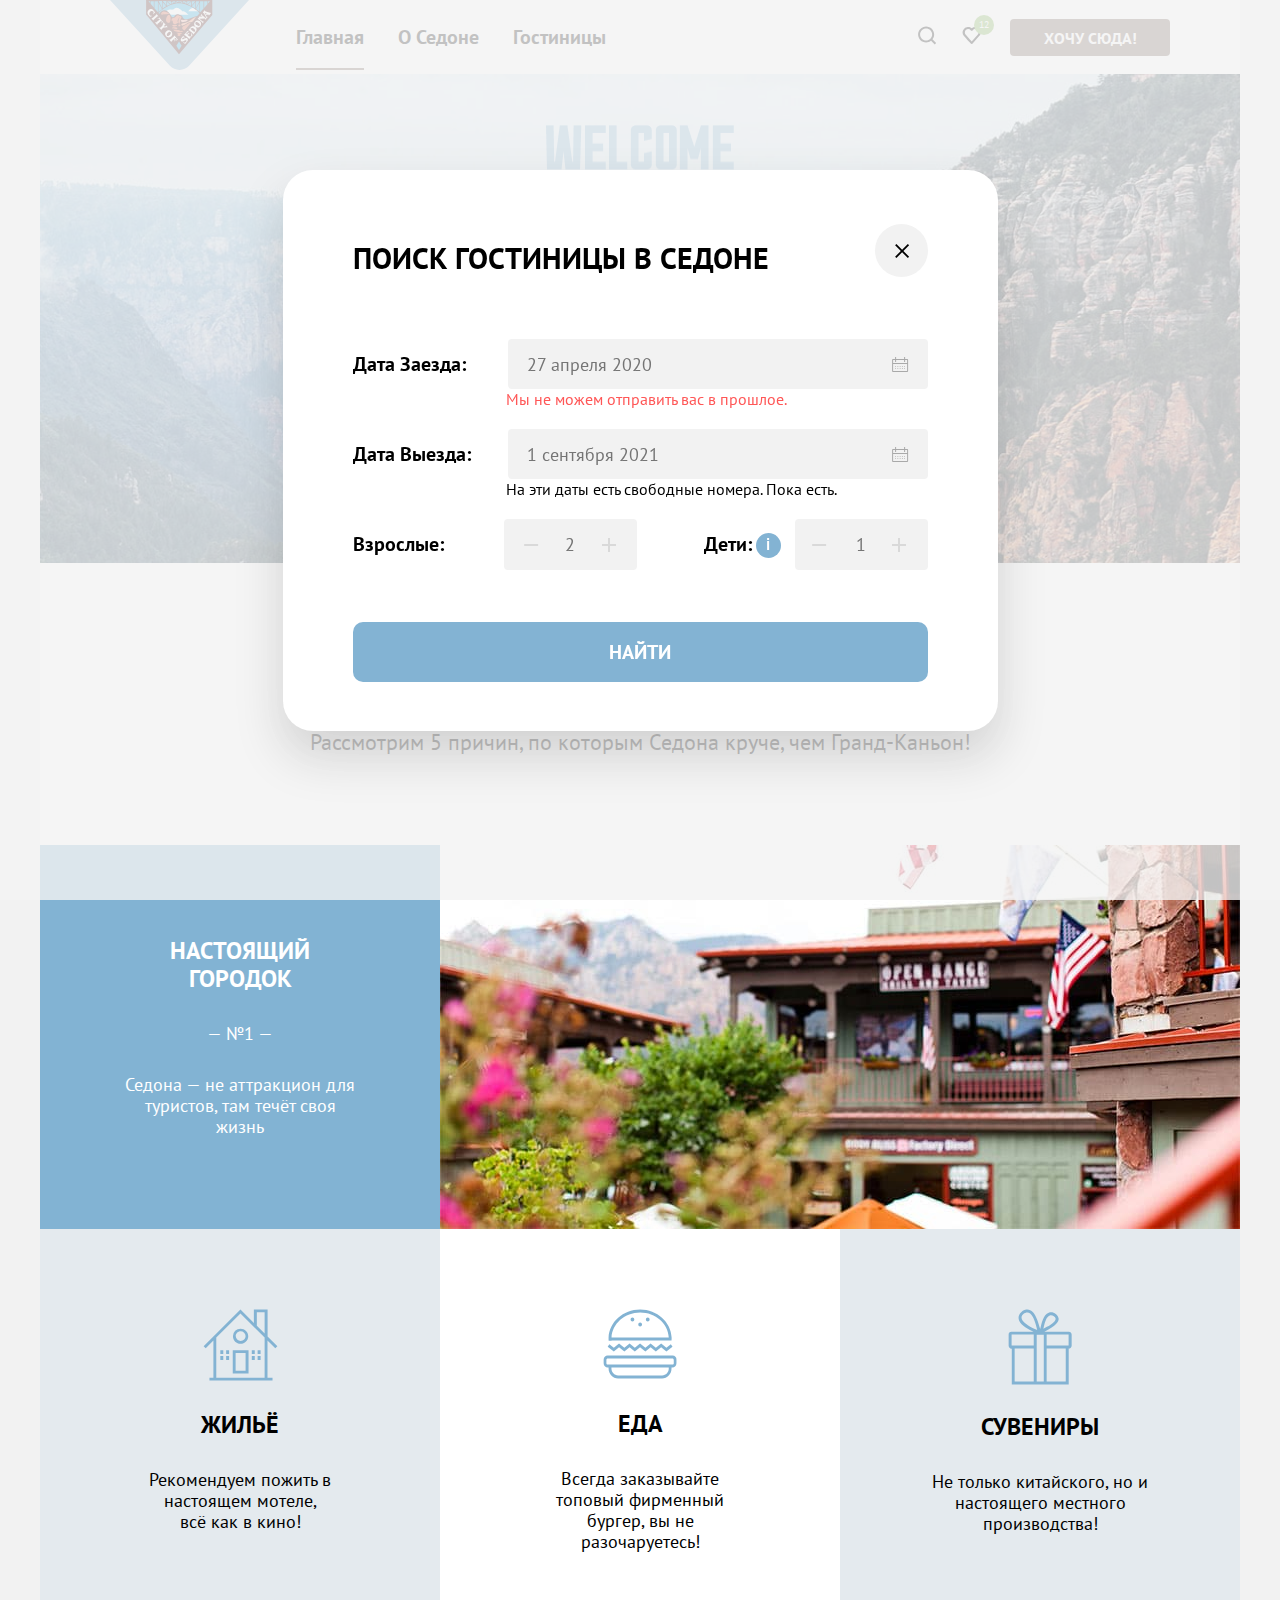
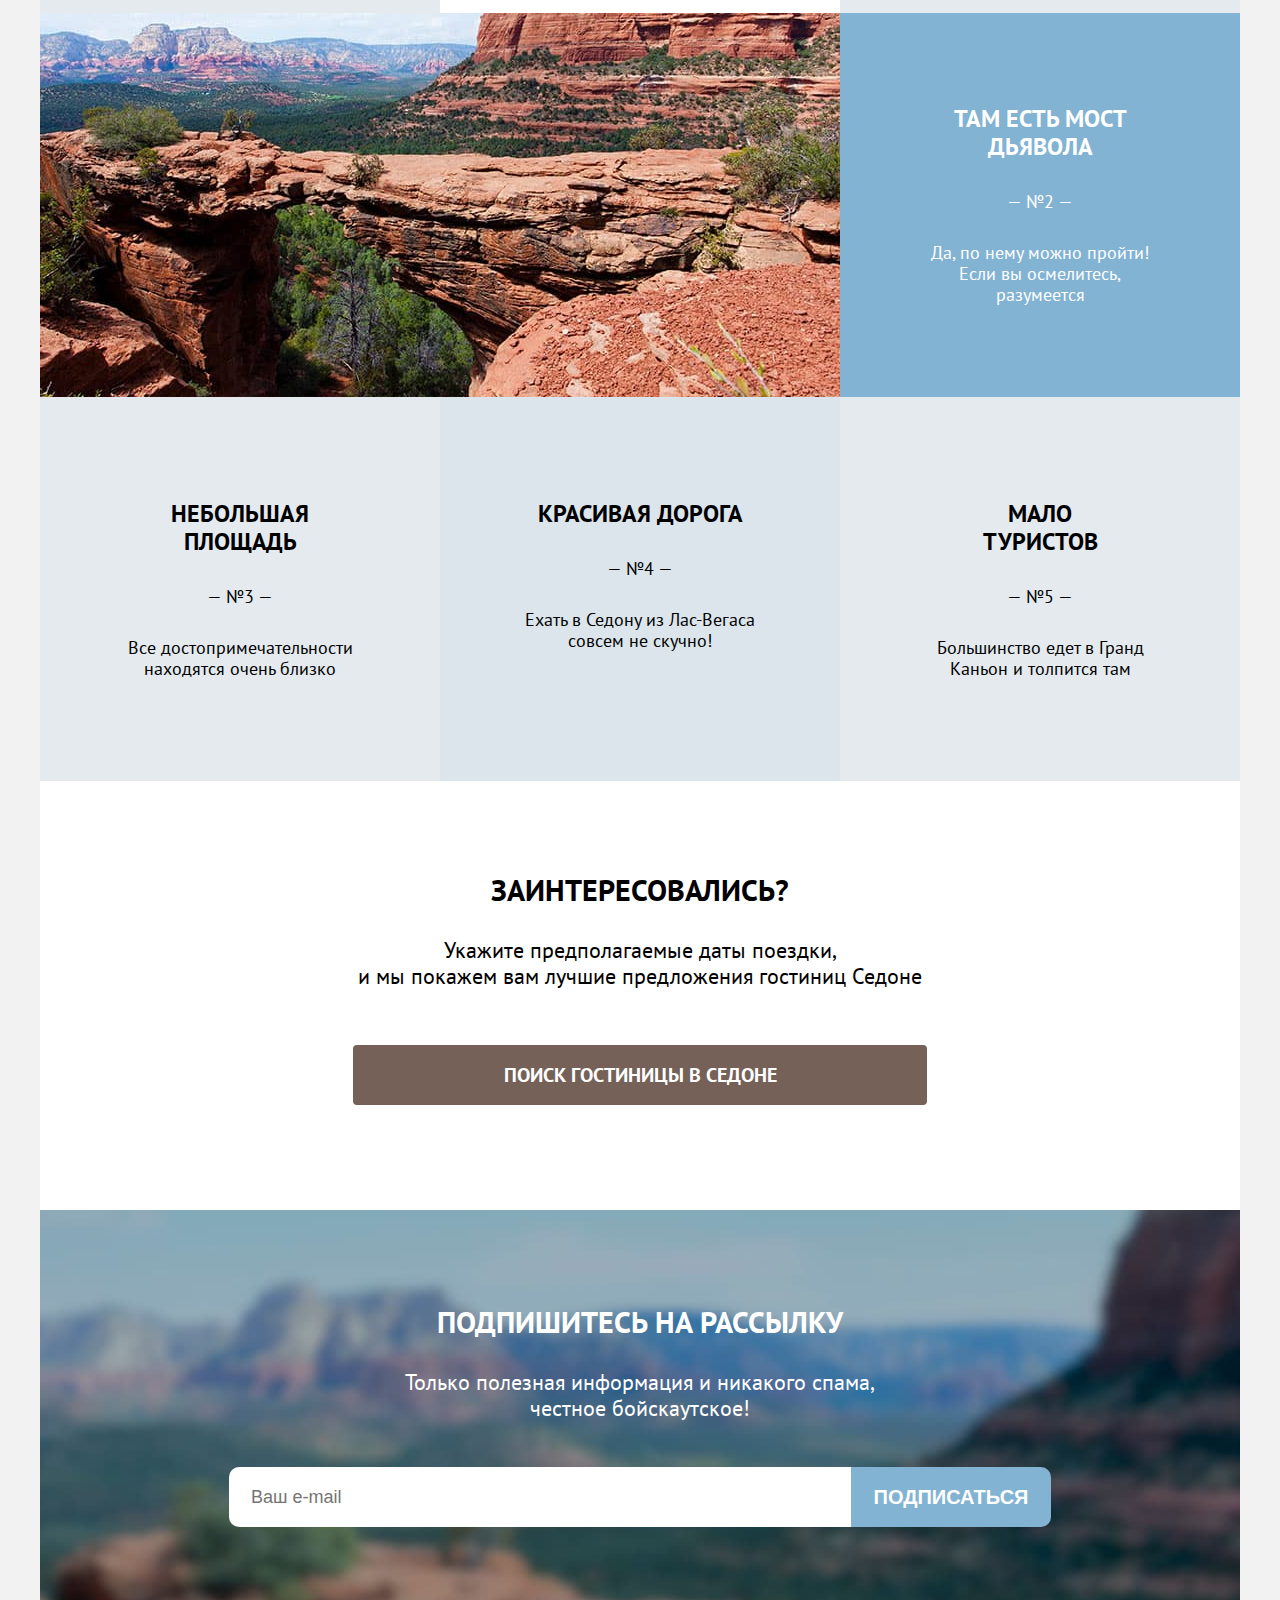
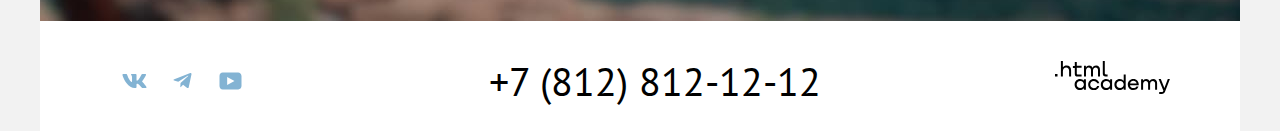
==== commit 20cf0057: "добавляет тултип" ====
--- a/index.html
+++ b/index.html
@@ -203,7 +203,8 @@
           <form action="https://echo.htmlacademy.ru/" method="post">
             <p class="field-group">
               <label class="style-lebel" for="date-of-arrival">Дата Заезда:</label>
-              <input class="group-input" type="text" id="date-of-arrival" name="date-of-arrival" placeholder="27 апреля 2020">
+              <input class="group-input" type="text" id="date-of-arrival" name="date-of-arrival"
+                placeholder="27 апреля 2020">
               <svg class="calendar-arrival" width="17" height="15" viewBox="0 0 17 15"
                 xmlns="http://www.w3.org/2000/svg">
                 <path d="M5.86 10c.3 0 .5-.2.5-.5s-.2-.5-.5-.5-.5.2-.5.5.2.5.5.5Z" />
@@ -212,11 +213,13 @@
                 <path
                   d="M8.11 10c.3 0 .5-.2.5-.5s-.2-.5-.5-.5-.5.2-.5.5.2.5.5.5ZM10.36 10c.3 0 .5-.2.5-.5s-.2-.5-.5-.5-.5.2-.5.5.2.5.5.5ZM5.86 11c-.3 0-.5.2-.5.5s.2.5.5.5.5-.2.5-.5-.2-.5-.5-.5ZM3.61 10c.3 0 .5-.2.5-.5s-.2-.5-.5-.5-.5.2-.5.5.2.5.5.5ZM3.61 11c-.3 0-.5.2-.5.5s.2.5.5.5.5-.2.5-.5-.2-.5-.5-.5ZM8.11 11c-.3 0-.5.2-.5.5s.2.5.5.5.5-.2.5-.5-.2-.5-.5-.5ZM10.36 11c-.3 0-.5.2-.5.5s.2.5.5.5.5-.2.5-.5-.2-.5-.5-.5ZM12.61 10c.3 0 .5-.2.5-.5s-.2-.5-.5-.5-.5.2-.5.5.2.5.5.5ZM12.61 11c-.3 0-.5.2-.5.5s.2.5.5.5.5-.2.5-.5-.2-.5-.5-.5Z" />
               </svg>
-              <p class="text-arrival">Мы не можем отправить вас в прошлое.</p>
+            <p class="text-arrival">
+              Мы не можем отправить вас в прошлое.
             </p>
             <p class="field-group">
               <label class="style-lebel" for="departure-date">Дата Выезда:</label>
-              <input class="group-input" type="text" id="departure-date" name="departure-date" placeholder="1 сентября 2021">
+              <input class="group-input" type="text" id="departure-date" name="departure-date"
+                placeholder="1 сентября 2021">
               <svg class="calendar-arrival" width="17" height="15" viewBox="0 0 17 15"
                 xmlns="http://www.w3.org/2000/svg">
                 <path d="M5.86 10c.3 0 .5-.2.5-.5s-.2-.5-.5-.5-.5.2-.5.5.2.5.5.5Z" />
@@ -225,8 +228,7 @@
                 <path
                   d="M8.11 10c.3 0 .5-.2.5-.5s-.2-.5-.5-.5-.5.2-.5.5.2.5.5.5ZM10.36 10c.3 0 .5-.2.5-.5s-.2-.5-.5-.5-.5.2-.5.5.2.5.5.5ZM5.86 11c-.3 0-.5.2-.5.5s.2.5.5.5.5-.2.5-.5-.2-.5-.5-.5ZM3.61 10c.3 0 .5-.2.5-.5s-.2-.5-.5-.5-.5.2-.5.5.2.5.5.5ZM3.61 11c-.3 0-.5.2-.5.5s.2.5.5.5.5-.2.5-.5-.2-.5-.5-.5ZM8.11 11c-.3 0-.5.2-.5.5s.2.5.5.5.5-.2.5-.5-.2-.5-.5-.5ZM10.36 11c-.3 0-.5.2-.5.5s.2.5.5.5.5-.2.5-.5-.2-.5-.5-.5ZM12.61 10c.3 0 .5-.2.5-.5s-.2-.5-.5-.5-.5.2-.5.5.2.5.5.5ZM12.61 11c-.3 0-.5.2-.5.5s.2.5.5.5.5-.2.5-.5-.2-.5-.5-.5Z" />
               </svg>
-              <p class="text-departure">На эти даты есть свободные номера. Пока есть.</p>
-            </p>
+            <p class="text-departure">На эти даты есть свободные номера. Пока есть.</p>
             <div class="vacationers">
               <p class="field-adults">
                 <label class="parents" for="adults">Взрослые:</label>
@@ -243,13 +245,23 @@
                 </button>
               </p>
               <p class="field-children">
-                <label class="small-children" for="children">Дети:</label>
+                <span class="small-children">
+                  <label class="small-children" for="children">Дети:</label>
+                  <span class="tooltip">
+                    <button class="tooltip-toggle" type="button" aria-labelledby="tooltip-label">
+                      <svg class="tooltip-icon" width="3" height="12" viewBox="0 0 3 12"
+                        xmlns="http://www.w3.org/2000/svg">
+                        <path d="M0.114258 0H2.11426V2H0.114258V0ZM2.11426 12H0.114258V3H2.11426V12Z" />
+                      </svg>
+                    </button>
+                    <span class="tooltip-text" role="tooltip" id="tooltip-label">Укажите количество детей, которые будут
+                      с вами, возраст которых от 6 до 18 лет. Дети до 6 лет размещаются бесплатно.</span>
+                  </span>
+                </span>
                 <input class="children" type="text" name="children" id="children" placeholder="1">
-                <button class="info" type="button">
-                  <svg class="info-icon" width="3" height="12" viewBox="0 0 3 12" xmlns="http://www.w3.org/2000/svg">
-                    <path d="M0.114258 0H2.11426V2H0.114258V0ZM2.11426 12H0.114258V3H2.11426V12Z" />
-                  </svg>
-                </button>
+                <svg class="info-icon" width="3" height="12" viewBox="0 0 3 12" xmlns="http://www.w3.org/2000/svg">
+                  <path d="M0.114258 0H2.11426V2H0.114258V0ZM2.11426 12H0.114258V3H2.11426V12Z" />
+                </svg>
                 <button class="children-plus piple" type="button">
                   <svg width="14" height="14" viewBox="0 0 14 14" xmlns="http://www.w3.org/2000/svg">
                     <path d="M14 6H8V0H6V6H0V8H6V14H8V8H14V6Z" />
--- a/styles/style.css
+++ b/styles/style.css
@@ -578,7 +578,6 @@
   justify-content: center;
   width: 48px;
   height: 40px;
-  background-image: #83b3d3;
 }
 
 .social-footer {
@@ -932,7 +931,7 @@
 }
 
 .apply-filter:hover {
-  background: #6a2c2;
+  background: #68a2ca;
   cursor: pointer;
 }
 
@@ -1499,6 +1498,68 @@
   position: relative;
 }
 
+.small-children {
+  position: relative;
+}
+
+.tooltip {
+  position: absolute;
+  top: 0;
+  right: 46px;
+}
+
+.tooltip-toggle {
+  position: absolute;
+  top: 2px;
+  left: 50px;
+  display: block;
+  margin: 0;
+  padding: 0;
+  border: none;
+  outline: none;
+  background-color: #83b3d3;
+  width: 25px;
+  height: 25px;
+  border-radius: 50%;
+}
+
+.tooltip-toggle:hover {
+  background-color:  #68a2c2;
+}
+
+.tooltip-icon {
+  fill: #ffffff;
+}
+
+.tooltip-text {
+  position: absolute;
+  top: 28px;
+  left: -65px;
+  background-color: #000000;
+  box-shadow: 0 15px 30px
+  rgba(0, 0, 0, 0.3);
+  border-radius: 10px;
+  width: 216px;
+  color: #ffffff;
+  display: block;
+  padding: 15px 18px 18px 22px;
+  font-family: "PT-Sans", sans-serif;
+  font-style: normal;
+  font-weight: 400;
+  font-size: 16px;
+  line-height: 20px;
+  z-index: 1;
+  display: none;
+}
+
+.tooltip-toggle:focus + .tooltip-text {
+  display: block;
+}
+
+.tooltip-toggle:hover + .tooltip-text {
+  display: block;
+}
+
 .adults {
   display: inline-block;
   width: 95px;
@@ -1659,18 +1720,6 @@
   border: none;
 }
 
-.info {
-  position: absolute;
-  width: 25px;
-  height: 25px;
-  border-radius: 50%;
-  background-color: #83b3d3;
-  border: none;
-  outline: none;
-  padding: 0;
-  top: 14px;
-  left: 55px;
-}
 
 .info:hover {
   background-color: #68a2ca;
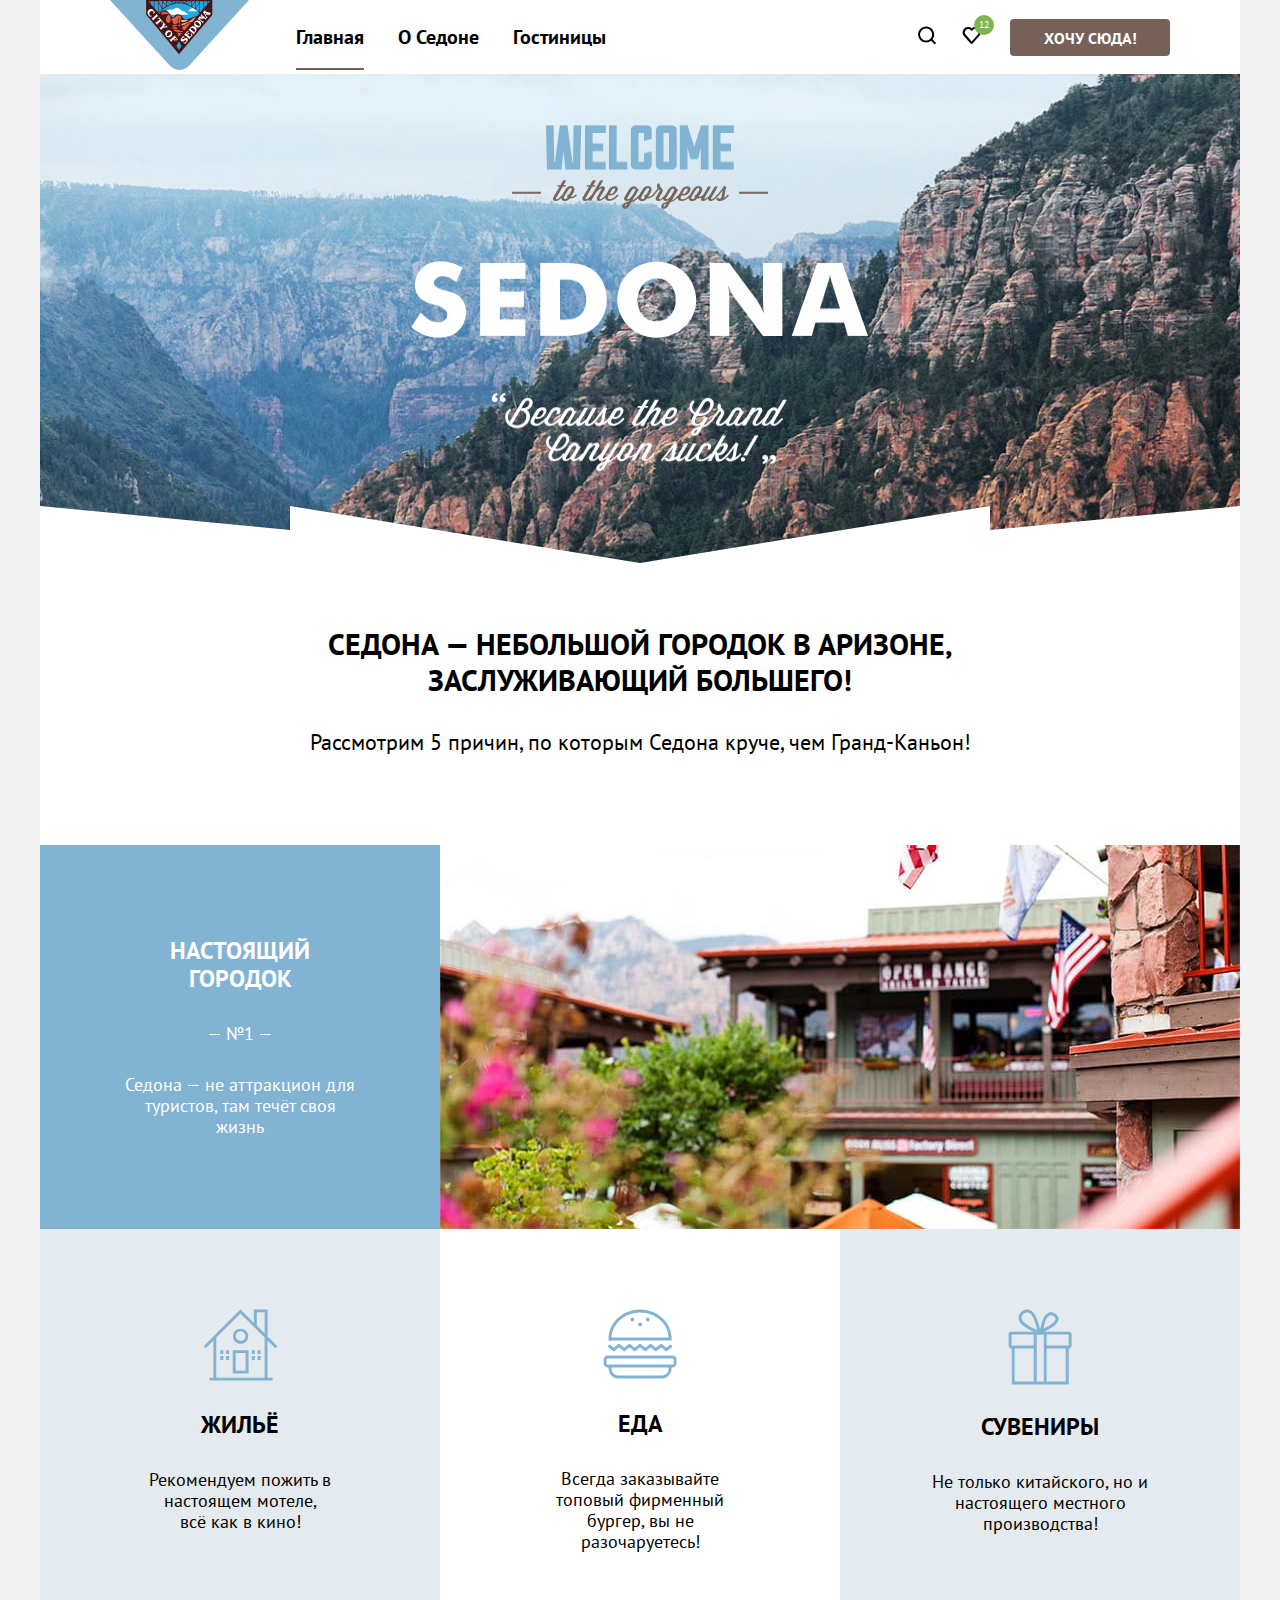
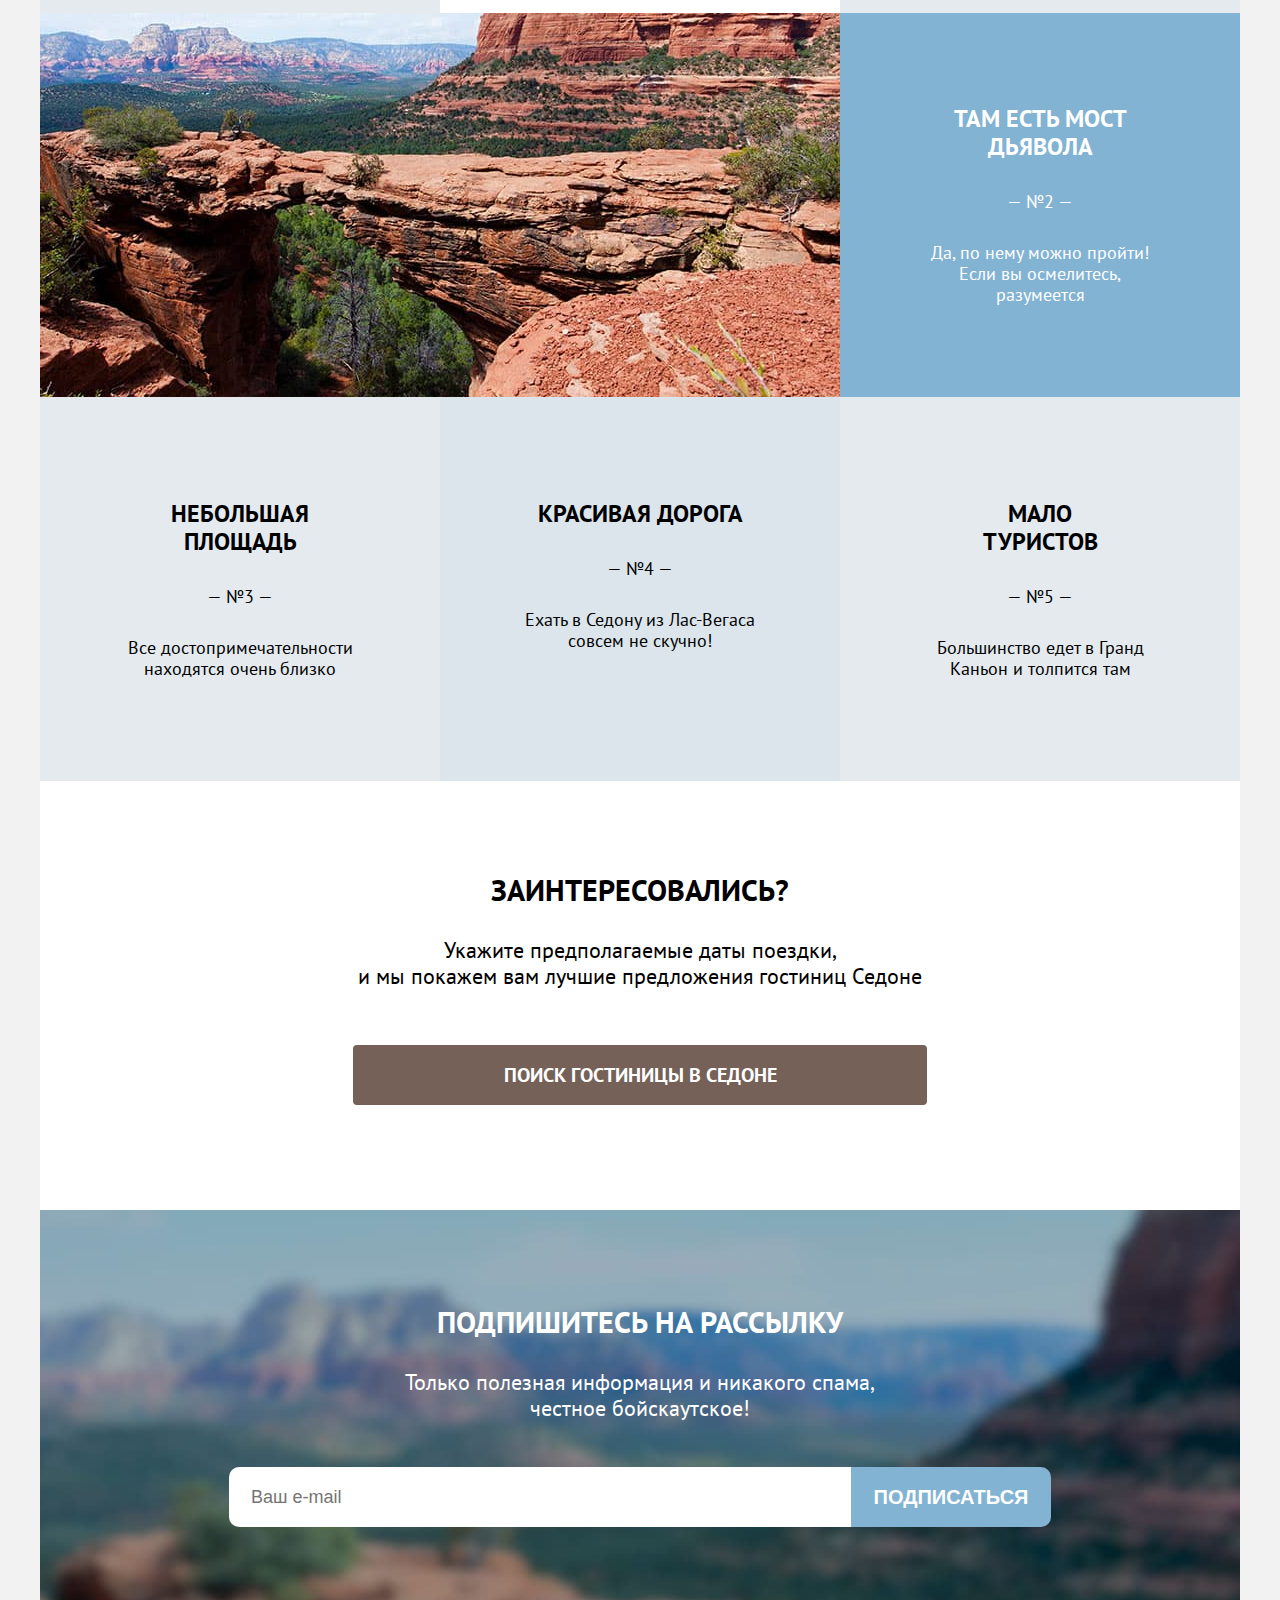
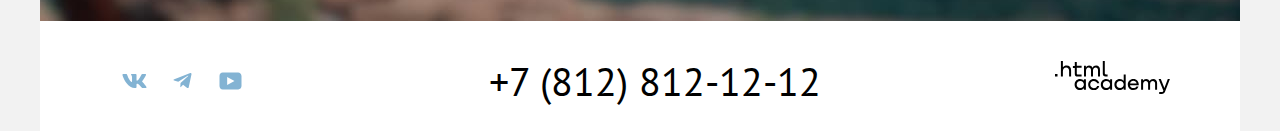
==== commit 56455611: "добавляет divider" ====
--- a/index.html
+++ b/index.html
@@ -54,6 +54,7 @@
           <div class="presentation-picture">
             <img class="presentation-picture-welcome" src="images/welcome.png" width="458" height="347"
               alt="Великолепные места Седоны.">
+              <img class="presentation-divider" src="/images/divider.png" width="1200px" height="57px" alt="Декоративный элемент.">
           </div>
           <div class="presentation-text">
             <p class="presentation-text-sedona">Седона — небольшой городок в Аризоне,<br>
--- a/styles/style.css
+++ b/styles/style.css
@@ -186,11 +186,19 @@
 
 
 .presentation-picture {
+  position: relative;
   background-image: url("../images/background/index-background.jpg");
   background-repeat: no-repeat;
   background-color: #ffffff;
   background-size: cover;
   color: #000000;
+}
+
+.presentation-divider {
+  position: absolute;
+  bottom: 0;
+  left: 0;
+  right: 0;
 }
 
 .presentation-picture-welcome {
@@ -578,9 +586,6 @@
   justify-content: center;
   width: 48px;
   height: 40px;
-}
-
-.social-footer {
   fill: #83b3d3;
 }
 
@@ -690,14 +695,132 @@
 
 .infrastructure {
   display: flex;
-  align-items: flex-start;
-  justify-content: space-between;
-}
-
-.filter-group {
-  padding: 0;
-  margin: 0;
-  border: none;
+}
+
+.group-infrastructure {
+  padding: 0;
+  margin: 0;
+  margin-right: 70px;
+  border: none;
+}
+
+.group-accommodation {
+  padding: 0;
+  margin: 0;
+  margin-right: 175px;
+  border: none;
+}
+
+.group-price {
+  padding: 0;
+  border: none;
+  margin: 0;
+}
+
+.catalog-filter-min::after {
+  position: absolute;
+  z-index: 2;
+  content: "от";
+  top: 12px;
+  left: 110px;
+  font-family: "PT Sans", sans-serif;
+  font-style: normal;
+  font-weight: 400;
+  font-size: 18px;
+  line-height: 21px;
+  color: rgba(255, 255, 255, 0.3);
+}
+
+.catalog-filter-max::after {
+  position: absolute;
+  content: "до";
+  top: 12px;
+  right: 14px;
+  font-family: "PT Sans", sans-serif;
+  font-style: normal;
+  font-weight: 400;
+  font-size: 18px;
+  line-height: 21px;
+  color: rgba(255, 255, 255, 0.3);
+}
+
+.input-min-prise {
+  font-family: "PT Sans", sans-serif;
+  font-style: normal;
+  font-weight: 400;
+  font-size: 18px;
+  line-height: 21px;
+  padding: 12px 19px;
+  width: 50%;
+  background-color: #3f5e72;
+  border: 2px solid #ffffff;
+  border-radius: 4px 0 0 4px;
+  margin-right: -1px;
+}
+
+.input-min-prise::-webkit-input-placeholder {
+  color: #ffffff;
+}
+
+.input-min-prise:focus {
+  outline: 3px solid rgba(129, 179, 210, 1);
+  border-radius: 4px 0 0 4px;
+  box-shadow: inset 0 0 0 3px rgba(129, 179, 210, 1);
+  color: #ffffff;
+  z-index: 2;
+}
+
+.input-min-prise:hover {
+  border: 2px solid rgba(255, 255, 255, 0.6);
+  border-radius: 4px 0 0 4px;
+  z-index: 2;
+}
+
+.input-min-prise:active {
+  border-radius: 4px 0 0 4px;
+  background-color: rgba(117, 97, 87, 1);
+  border: 2px solid #ffffff;
+  outline: none;
+  box-shadow: none;
+}
+
+.input-max-prise {
+  font-family: "PT Sans", sans-serif;
+  font-style: normal;
+  font-weight: 400;
+  font-size: 18px;
+  line-height: 21px;
+  width: 50%;
+  padding: 12px 19px;
+  background-color: #3f5e72;
+  border: 2px solid #ffffff;
+  border-radius: 0 4px 4px 0;
+  margin-left: -1px;
+}
+
+.input-max-prise::-webkit-input-placeholder {
+  color: #ffffff;
+}
+
+.input-max-prise:focus {
+  outline: 3px solid rgba(129, 179, 210, 1);
+  border-radius: 0 4px 4px 0;
+  box-shadow: inset 0 0 0 3px rgba(129, 179, 210, 1);
+  color: #ffffff;
+}
+
+.input-max-prise:hover {
+  border: 2px solid rgba(255, 255, 255, 0.6);
+  border-radius: 0 4px 4px 0;
+  z-index: 0;
+}
+
+.input-max-prise:active {
+  border-radius: 0 4px 4px 0;
+  background-color: rgba(117, 97, 87, 1);
+  border: 2px solid #ffffff;
+  outline: none;
+  box-shadow: none;
 }
 
 .filter-title {
@@ -820,11 +943,11 @@
 }
 
 .range-wrapper-inputs {
-  display: flex;
-  justify-content: space-between;
-  border: 2px solid #ffffff;
-  width: 246px;
-  padding: 12px 19px;
+  position: relative;
+  display: flex;
+  align-items: center;
+  width: 288px;
+  margin-bottom: 32px;
 }
 
 .range-input {
@@ -841,13 +964,6 @@
   font-style: normal;
 }
 
-
-
-.range-wrapper-inputs {
-  border-radius: 4px;
-  margin-bottom: 32px;
-}
-
 .range-scale {
   position: relative;
   height: 4px;
@@ -856,6 +972,8 @@
 
 .range-bar {
   position: absolute;
+  left: 10px;
+  width: 228px;
   height: 4px;
   background-color: #ffffff;
 }
@@ -895,8 +1013,8 @@
   right: -10px;
 }
 
-.range-input::-webkit-outer-spin-button,
-.range-input::-webkit-inner-spin-button {
+.input-min-prise::-webkit-outer-spin-button,
+.input-max-prise::-webkit-inner-spin-button {
   appearance: none;
   margin: 0;
 }
@@ -904,6 +1022,7 @@
 .infrastructure-button {
   display: flex;
   flex-direction: column;
+  margin-left: auto;
 }
 
 .apply-filter {
@@ -1279,10 +1398,11 @@
 /*Modal contaiher */
 
 .modal-container {
+  display: flex;
+  display: none;
   position: fixed;
   top: 0;
   left: 0;
-  display: flex;
   width: 100%;
   height: 100%;
   background-color: rgba(242, 242, 242, 0.8);
@@ -1524,7 +1644,7 @@
 }
 
 .tooltip-toggle:hover {
-  background-color:  #68a2c2;
+  background-color: #68a2c2;
 }
 
 .tooltip-icon {
@@ -1533,17 +1653,16 @@
 
 .tooltip-text {
   position: absolute;
-  top: 28px;
+  top: 37px;
   left: -65px;
   background-color: #000000;
-  box-shadow: 0 15px 30px
-  rgba(0, 0, 0, 0.3);
+  box-shadow: 0 15px 30px rgba(0, 0, 0, 0.3);
   border-radius: 10px;
   width: 216px;
   color: #ffffff;
   display: block;
   padding: 15px 18px 18px 22px;
-  font-family: "PT-Sans", sans-serif;
+  font-family: "PT Sans", sans-serif;
   font-style: normal;
   font-weight: 400;
   font-size: 16px;
@@ -1558,6 +1677,19 @@
 
 .tooltip-toggle:hover + .tooltip-text {
   display: block;
+}
+
+.tooltip-text::after {
+  content: "";
+  background-image: url("../images/tooltip-arrow.svg");
+  width: 19px;
+  height: 9px;
+  position: absolute;
+  bottom: 100%;
+  right: 0;
+  left: 0;
+  margin-left: auto;
+  margin-right: auto;
 }
 
 .adults {
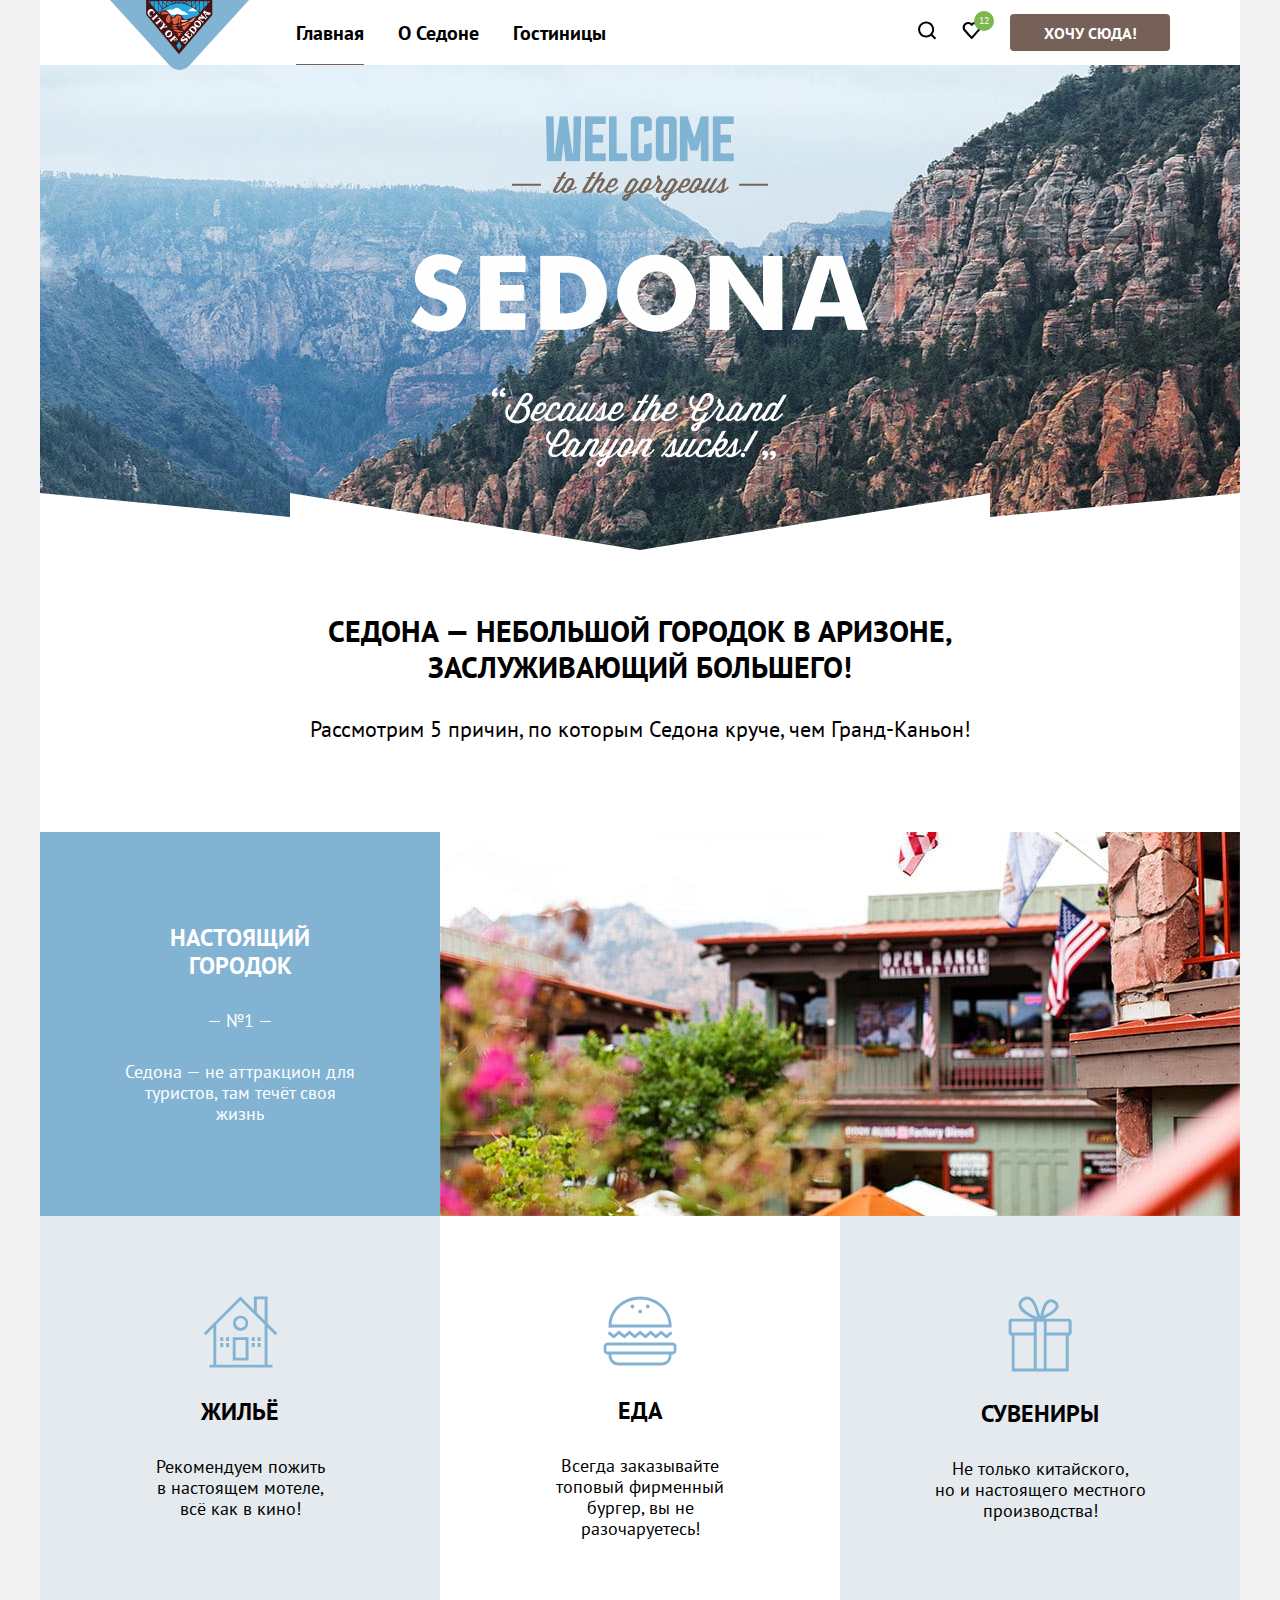
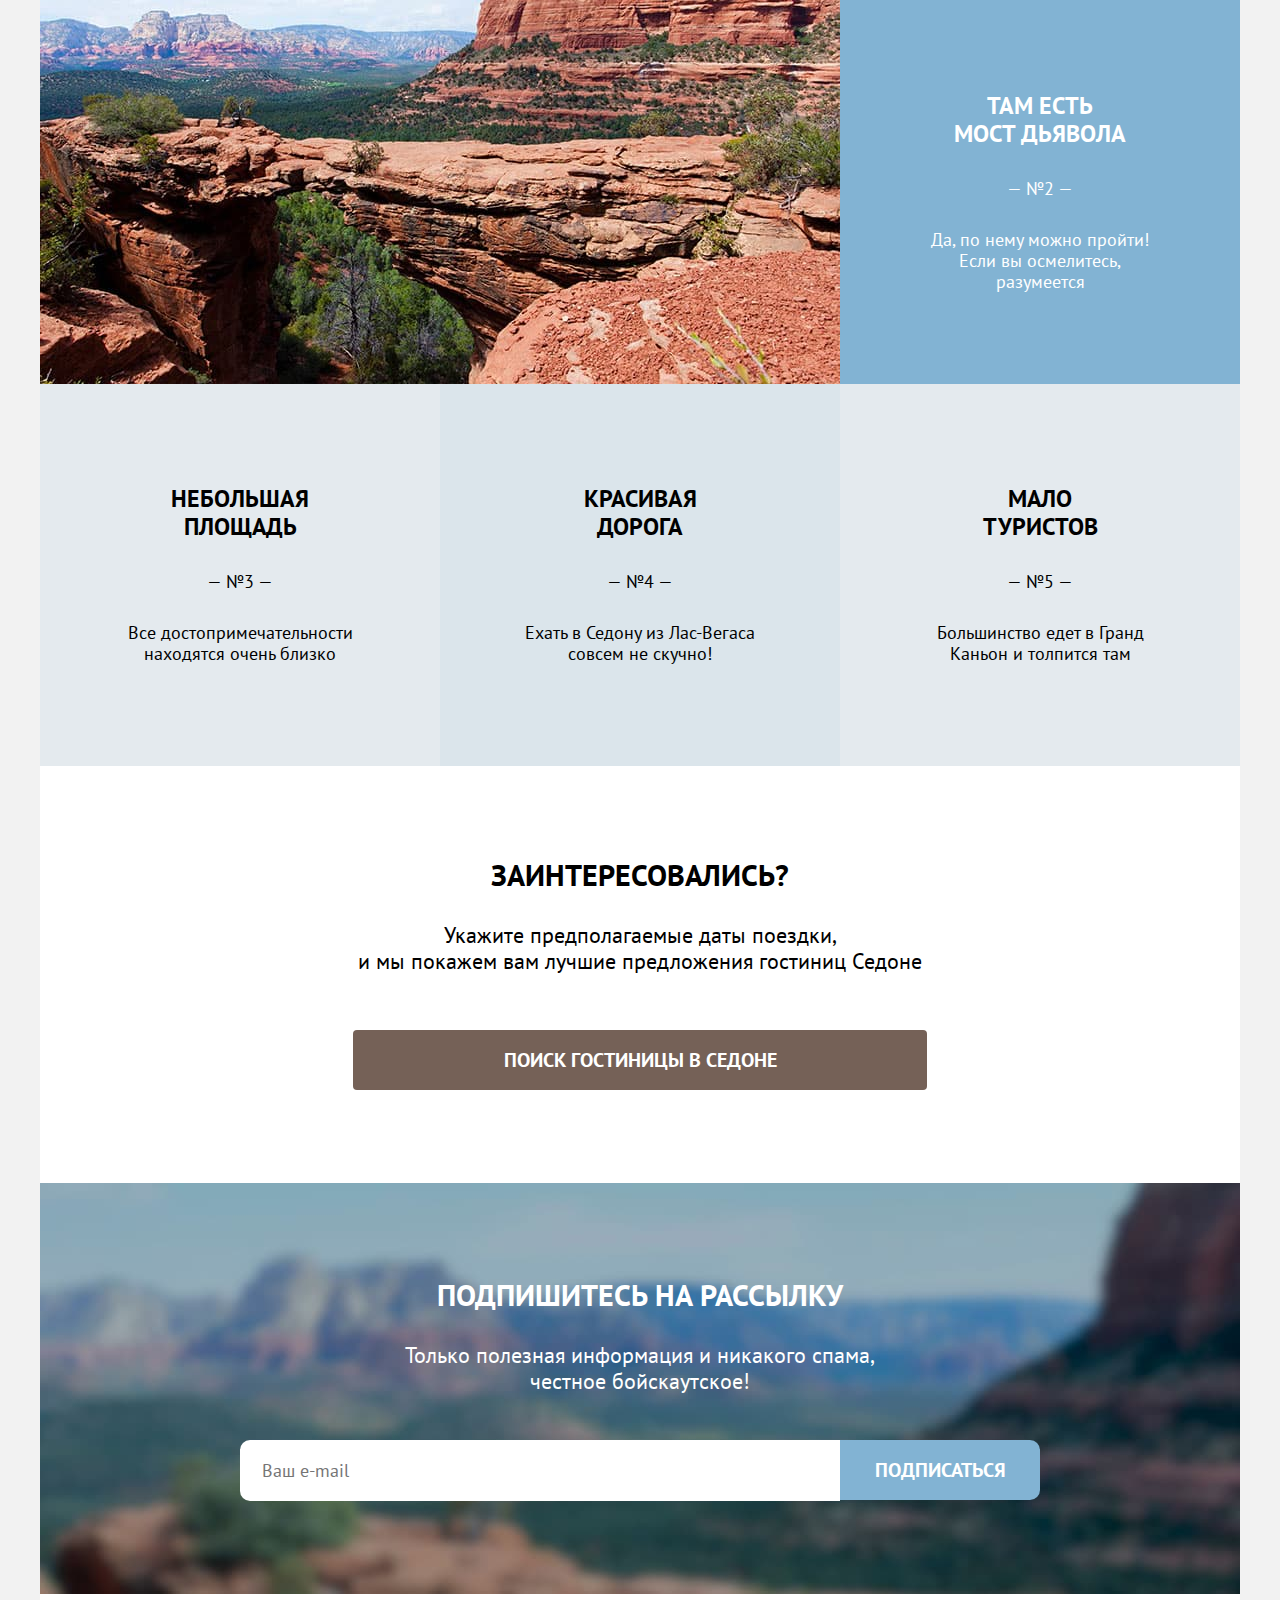
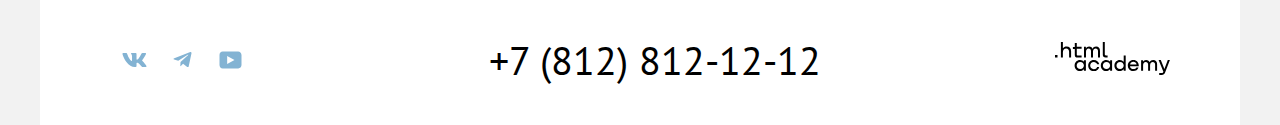
==== commit b9ee447f: "pixel perfect index" ====
--- a/index.html
+++ b/index.html
@@ -52,7 +52,7 @@
         <section class="presentation">
           <h2 class="visually-hidden">Добро пожаловать в великолепный городок Седона.</h2>
           <div class="presentation-picture">
-            <img class="presentation-picture-welcome" src="images/welcome.png" width="458" height="347"
+            <img class="presentation-picture-welcome" src="images/welcome.png" width="458" height="352"
               alt="Великолепные места Седоны.">
               <img class="presentation-divider" src="/images/divider.png" width="1200px" height="57px" alt="Декоративный элемент.">
           </div>
@@ -79,21 +79,21 @@
                   <h4 class="inner-title">Жильё</h4>
                   <img class="advantages-housing" src="/images/icon-house.svg" alt="#" width="75" height="72">
                   <p class="inner-description">
-                    Рекомендуем пожить в настоящем мотеле,<br>всё как в кино!
+                    Рекомендуем пожить<br> в настоящем мотеле,<br> всё как в кино!
                   </p>
                 </li>
                 <li class="advantages-inner-item food-background">
                   <h4 class="inner-title">Еда</h4>
                   <img class="advantages-food" src="/images/food-icon.svg" alt="#" width="74" height="70">
                   <p class="inner-description">
-                    Всегда заказывайте топовый фирменный бургер, вы не разочаруетесь!
+                    Всегда заказывайте<br> топовый фирменный бургер, вы не разочаруетесь!
                   </p>
                 </li>
                 <li class="advantages-inner-item">
                   <h4 class="inner-title">Сувениры</h4>
                   <img class="advantages-souvenirs" src="/images/icon-souvenirs.svg" alt="#" width="64" height="76">
                   <p class="inner-description">
-                    Не только китайского, но и настоящего местного производства!
+                    Не только китайского,<br> но и настоящего местного производства!
                   </p>
                 </li>
               </ul>
@@ -102,7 +102,7 @@
               <img src="images/advantages/devil's-bridge-advantages.jpg" width="800" height="384" alt="Мост дьявола.">
               <div class="devil-bridge">
                 <div class="wrapper-devil-bridge">
-                  <h3 class="devil-bridge-title">Там есть мост дьявола</h3>
+                  <h3 class="devil-bridge-title">Там есть<br> мост дьявола</h3>
                   <p class="devil-bridge-humber">— №2 —</p>
                   <p class="devil-bridge-description">Да, по нему можно пройти! Если вы осмелитесь, разумеется</p>
                 </div>
@@ -116,7 +116,7 @@
                   </p>
                 </li>
                 <li class="advantages-nested-item advantages-road">
-                  <h4 class="inner-devil-title">Красивая дорога</h4>
+                  <h4 class="inner-devil-title">Красивая<br> дорога</h4>
                   <p class="advantages-humber">— №4 —</p>
                   <p class="beautiful-road-description">Ехать в Седону из Лас-Вегаса совсем не скучно!</p>
                 </li>
--- a/styles/style.css
+++ b/styles/style.css
@@ -51,10 +51,12 @@
   display: flex;
   background-color: #ffffff;
   padding: 0 70px;
+  height: 65px;
 }
 
 .link-logo {
   margin-right: 30px;
+  z-index: 2;
 }
 
 .page-container {
@@ -187,6 +189,7 @@
 
 .presentation-picture {
   position: relative;
+  height: 485px;
   background-image: url("../images/background/index-background.jpg");
   background-repeat: no-repeat;
   background-color: #ffffff;
@@ -267,11 +270,12 @@
 }
 
 .real-town-title {
-  font-weight: 700;
+  font-family: "PT Sans", sans-serif;
+  font-weight: 700;
+  font-style: normal;
   font-size: 24px;
   line-height: 28px;
   text-transform: uppercase;
-  margin: 0;
   margin-bottom: 30px;
 }
 
@@ -322,8 +326,10 @@
 }
 
 .inner-title {
+  font-family: "PT Sans", sans-serif;
   font-size: 24px;
   line-height: 28px;
+  font-style: normal;
   font-weight: 700;
   text-transform: uppercase;
   margin: 0;
@@ -332,22 +338,29 @@
 
 .inner-description {
   margin: 0;
+  font-family: "PT Sans", sans-serif;
+  font-weight: 400;
+  font-style: normal;
   font-size: 18px;
   line-height: 21px;
+  text-align: center;
 }
 
 .devil-bridge {
   width: 400px;
   height: 384px;
-  font-size: 18px;
-  line-height: 21px;
-  text-align: center;
+  font-family: "PT Sans", sans-serif;
+  font-weight: 700;
+  font-size: 24px;
+  line-height: 28px;
+  font-style: normal;
   color: #ffffff;
   background: #82b3d3;
 }
 
 .wrapper-devil-bridge {
   margin: 92px 85px;
+  text-align: center;
 }
 
 
@@ -362,12 +375,22 @@
 
 
 .devil-bridge-humber {
+  font-family: "PT Sans", sans-serif;
+  font-size: 18px;
+  font-weight: 400;
+  line-height: 21px;
+  font-style: normal;
   margin: 0;
   margin-bottom: 30px;
   color: #ffffff;
 }
 
 .devil-bridge-description {
+  font-family: "PT Sans", sans-serif;
+  font-weight: 400;
+  font-size: 18px;
+  line-height: 21px;
+  font-style: normal;
   margin: 0;
 }
 
@@ -381,7 +404,7 @@
   text-align: center;
   align-items: center;
   list-style-type: none;
-  padding: 103px 85px 102px 85px;
+  padding: 101px 85px 102px 85px;
 }
 
 .advantages-road {
@@ -390,9 +413,12 @@
 }
 
 .inner-devil-title {
+  font-family: "PT Sans", sans-serif;
   font-size: 24px;
   line-height: 28px;
   font-weight: 700;
+  font-style: normal;
+  text-align: center;
   text-transform: uppercase;
   margin: 0;
   margin-bottom: 30px;
@@ -422,7 +448,7 @@
   background: #ffffff;
   color: #000000;
   text-align: center;
-  padding-bottom: 105px;
+  height: 417px;
 }
 
 .hotel-search-question {
@@ -437,10 +463,13 @@
 }
 
 .hotel-search-info {
+  font-family: "PT Sans", sans-serif;
+  font-weight: 400;
+  font-style: normal;
   font-size: 22px;
   line-height: 26px;
+  text-align: center;
   color: #000000;
-
   margin: 0;
   margin-bottom: 56px;
 }
@@ -515,16 +544,18 @@
 }
 
 .mailing-email {
-  width: 600px;
-  height: 20px;
+  width: 556px;
   border-radius: 10px 0 0 10px;
   border: none;
   margin-bottom: 94px;
+  font-family: "PT Sans", sans-serif;
+  font-weight: 400;
+  font-style: normal;
   font-size: 18px;
   line-height: 21px;
   color: #000000;
   background-color: #ffffff;
-  padding: 20px 0 20px 22px;
+  padding: 20px 22px;
 }
 
 .mailing-button {
@@ -532,7 +563,9 @@
   height: 60px;
   padding: 12px 15px;
   border-radius: 0 10px 10px 0;
-  font-weight: 700;
+  font-family: "PT Sans", sans-serif;
+  font-weight: 700;
+  font-style: normal;
   font-size: 20px;
   line-height: 36px;
   text-align: center;
@@ -561,13 +594,14 @@
 /* Main footer */
 
 .main-footer {
-  padding: 40px 70px 30px;
   background-color: #ffffff;
 }
 
 .footer-social {
   display: flex;
   justify-content: space-between;
+  align-items: center;
+  min-height: 130px;
   background-color: #ffffff;
   color: #000000;
 }
@@ -577,6 +611,7 @@
   flex-wrap: wrap;
   list-style-type: none;
   margin: 0;
+  margin-left: 70px;
   padding: 0;
 }
 
@@ -622,9 +657,7 @@
 }
 
 .htmlacademy-link {
-  display: inline-block;
-  width: 115px;
-  height: 33px;
+  margin-right: 70px;
 }
 
 .htmlacademy-link:focus {
@@ -672,6 +705,8 @@
 }
 
 .breadcrumbs {
+  position: relative;
+  list-style-type: none;
   margin: 0;
   padding: 0;
 }
@@ -679,6 +714,7 @@
 
 .breadcrumbs-item {
   display: inline-block;
+  margin-right: 10px;
 }
 
 .breadcrumbs-link {
@@ -688,9 +724,38 @@
   text-decoration: none;
 }
 
+.breadcrumbs-link:hover {
+  color: rgba(255, 255, 255, 0.6);
+}
+
+.breadcrumbs-link:active {
+  color: rgba(255, 255, 255, 0.3);
+}
+
 .item-mein {
-  background-image: url("../images/breadcrumbs-icon-house.svg");
-  background-repeat: no-repeat;
+  position: absolute;
+  width: 12px;
+  height: 12px;
+  left: 0;
+  top: 5px;
+  fill: #ffffff;
+}
+
+.item-mein:hover {
+  fill: rgba(255, 255, 255, 0.6);
+}
+
+.item-mein:active {
+  fill: rgba(255, 255, 255, 0.3);
+}
+
+.element-arrow {
+  position: absolute;
+  width: 6px;
+  height: 8px;
+  left: 20px;
+  top: 8px;
+  fill: #ffffff;
 }
 
 .infrastructure {
@@ -849,17 +914,17 @@
   background-color: #ffffff;
 }
 
-.control:focus .control-mark {
+.control-input:focus + span {
   background-color: rgba(255, 255, 255, 0.6);
-  border: 3px solid #83b3d3;
-}
-
-.control:hover .control-mark {
+  outline: 3px solid #83b3d3;
+}
+
+.control-input:hover + span {
   background: rgba(255, 255, 255, 0.6);
   cursor: pointer;
 }
 
-.control:active .control-mark {
+.control-input:active + span {
   background-color: rgba(255, 255, 255, 0.3);
 }
 
@@ -888,15 +953,12 @@
   background-color: #ffffff;
 }
 
-.control:focus .control-mark-type {
-  border: 3px solid #83b3d3;
-}
-
-.control:hover .control-mark-type {
-  cursor: pointer;
-}
-
-.control-input[type="radio"]:checked + .control-mark-type::after {
+.control-radio:focus + span {
+  outline: 3px solid #83b3d3;
+}
+
+
+.control-radio[type="radio"]:checked + .control-mark-type::after {
   position: absolute;
   top: 5px;
   right: 5px;
@@ -907,9 +969,7 @@
   background-image: url("../images/infrastructure-select-circle-mark.svg");
   background-repeat: no-repeat;
   background-position: center;
-
-}
-
+}
 
 .filter-item {
   margin-bottom: 16px;
@@ -1106,13 +1166,24 @@
 }
 
 .select-catalog {
+  position: relative;
   margin-right: 78px;
 }
 
 .select-catalog-price {
+  -webkit-appearance: none;
   padding: 14px 98px 14px 20px;
   border: 2px solid #f2f2f2;
   border-radius: 4px;
+}
+
+.catalog-price-arrow {
+  position: absolute;
+  width: 13px;
+  height: 7px;
+  right: 20px;
+  top: 50%;
+  bottom: 50%;
 }
 
 .view {
@@ -1178,6 +1249,7 @@
 
 .catalog-hotel {
   grid-area: image;
+  margin-bottom: 66px;
 }
 
 .catalog-title {
@@ -1311,11 +1383,12 @@
 }
 
 .pagination {
+  position: relative;
   display: flex;
   align-items: center;
   justify-content: space-between;
-  border-top: 1px solid #e6e6e6;
   padding: 30px 71px 25px 73px;
+  width: 1056px;
 }
 
 .pagination-list {
@@ -1325,13 +1398,18 @@
 
 .pagination-item {
   display: inline-block;
+  box-sizing: content-box;
   margin-right: 8px;
-  background: #82b3d3;
-  border-radius: 4px;
-  text-align: center;
-  width: 12px;
-  height: 36px;
-  padding: 12px 24px;
+  text-align: center;
+}
+
+.separation-band {
+  position: absolute;
+  border: 1px solid #e6e6e6;
+  background-color: #e6e6e6;
+  align-items: center;
+  top: 0;
+  width: 1056px;
 }
 
 .pagination-item:last-child {
@@ -1347,38 +1425,67 @@
 }
 
 .select-control {
+  -webkit-appearance: none;
   width: 160px;
   padding: 14px 98px 14px 20px;
   border: 2px solid #f2f2f2;
   border-radius: 4px;
-  background-image: url("../images/down-arrow-breadcrumbs.svg");
-  background-repeat: no-repeat;
-  background-position: right 20px center;
 }
 
 .select-number {
   padding: 21px;
 }
 
+.select-number-arrow {
+  position: absolute;
+  width: 13px;
+  height: 7px;
+  right: 20px;
+  top: 50%;
+  bottom: 50%;
+}
+
 .pagination-link {
+  font-family: "PT Sans", sans-serif;
+  font-style: normal;
   font-weight: 700;
   font-size: 20px;
   line-height: 36px;
   text-decoration: none;
   color: #ffffff;
+  padding: 12px 24px;
+  border: none;
+  border-radius: 4px;
+  background-color:#82b3d3;
 }
 
 .pagination-link:focus {
   background: #68a2c2;
+  outline: 1px solid #82b3d3;
 }
 
 .pagination-link:hover {
   background: #68a2c2;
+  outline: 1px solid #82b3d3;
+  cursor: pointer;
 }
 
 .pagination-link:active {
   background: #82b3d3;
   color: rgba(255, 255, 255, 0.3);
+  outline: none;
+}
+
+.pagination-link-1 {
+  background-color: #f2f2f2;
+  color: #000000;
+}
+
+.pagination-link-1:hover {
+  background-color: #f2f2f2;
+  color: #000000;
+  cursor: pointer;
+  outline: none;
 }
 
 .hotels-page {
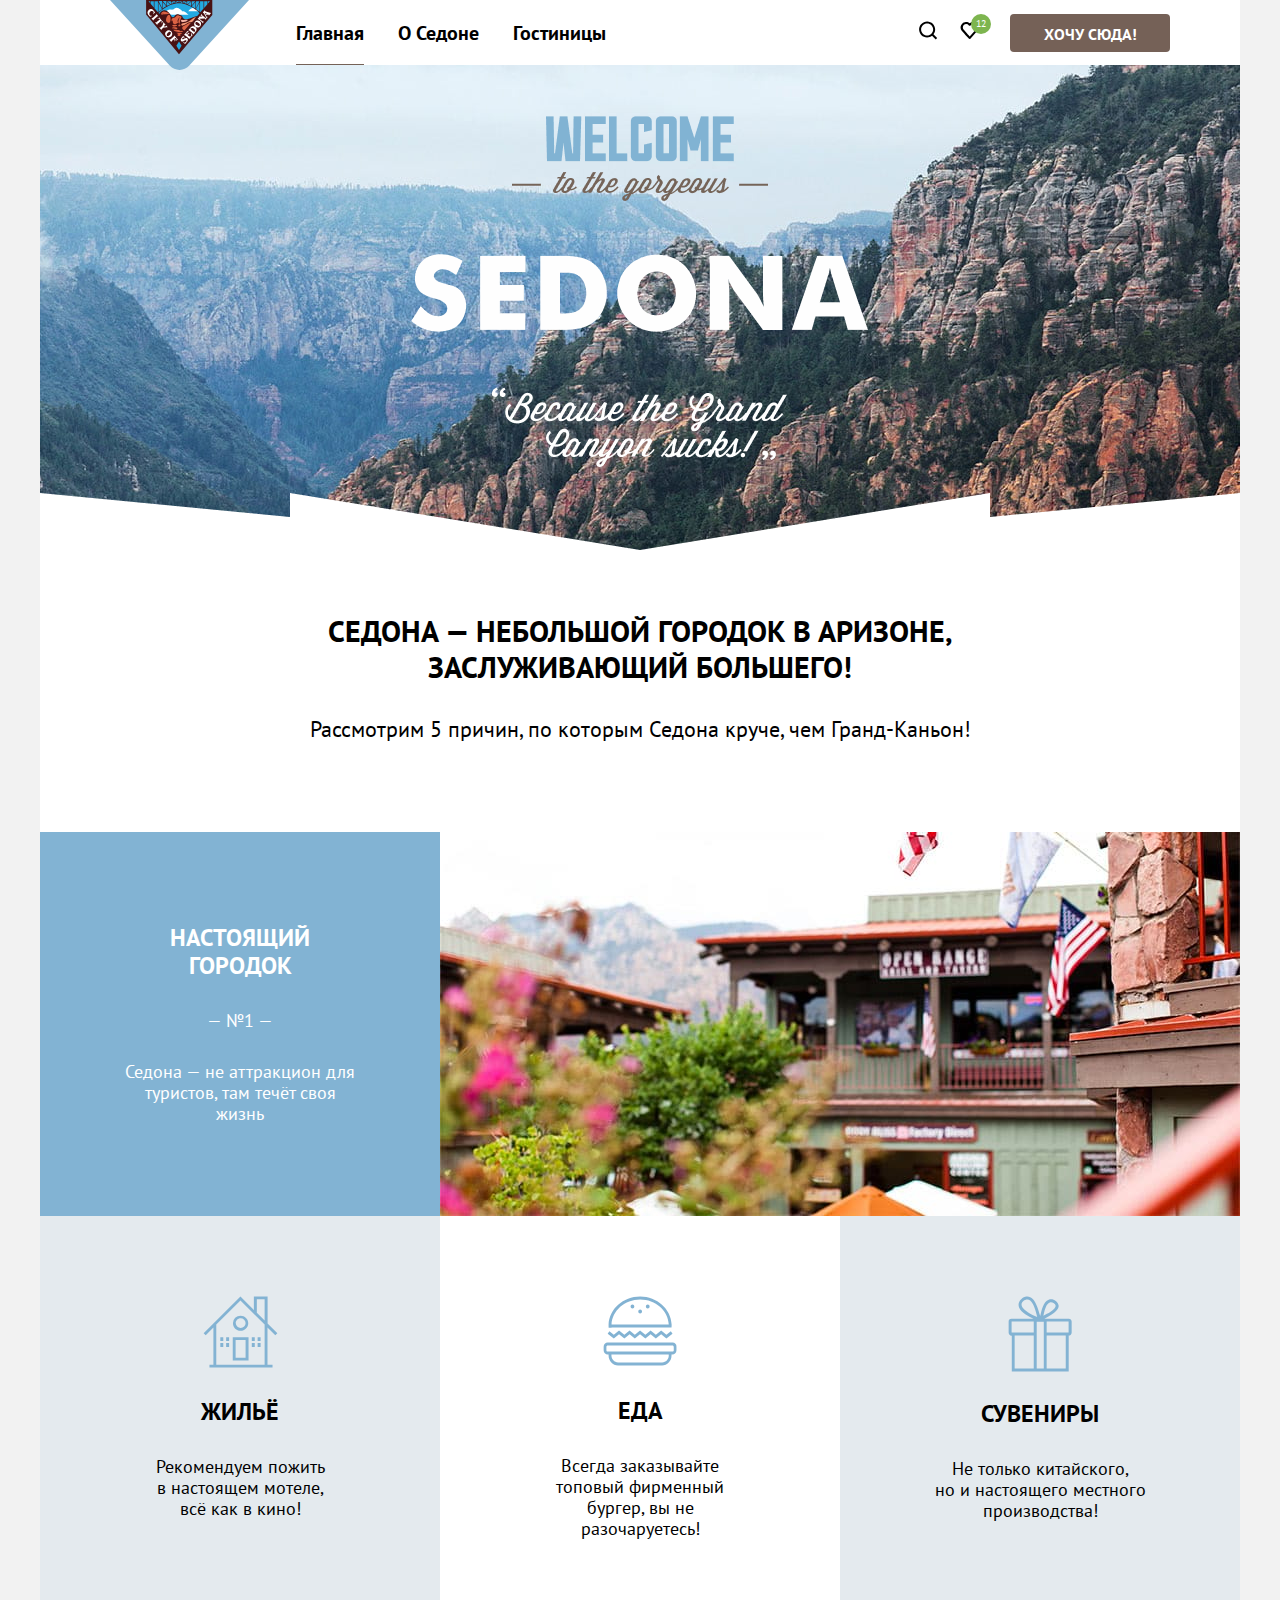
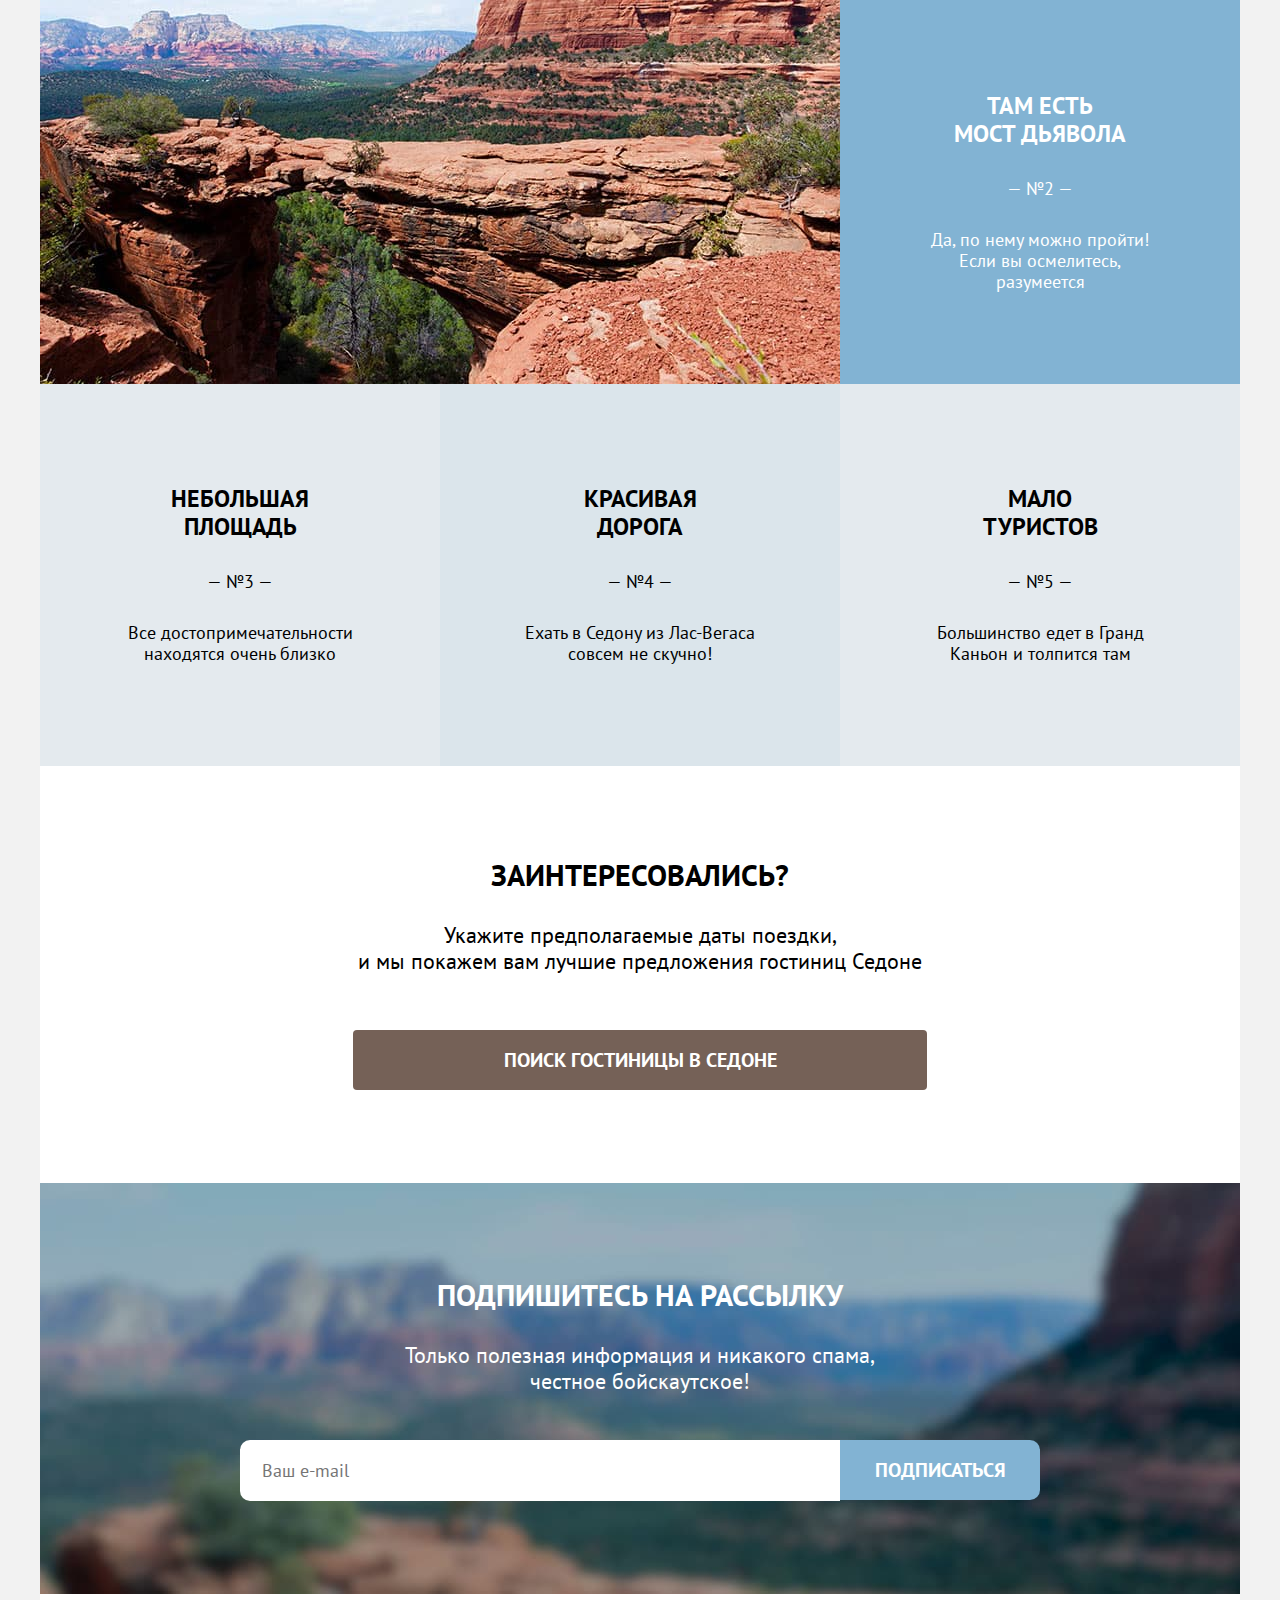
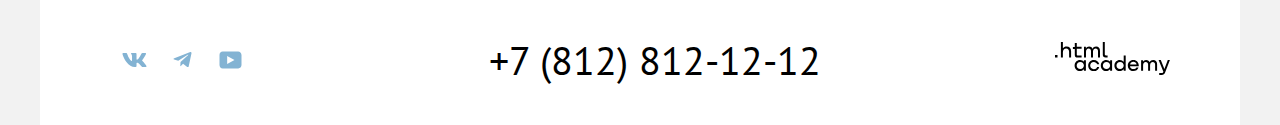
==== commit f7c078ba: "исправляет кнопки" ====
--- a/index.html
+++ b/index.html
@@ -54,7 +54,7 @@
           <div class="presentation-picture">
             <img class="presentation-picture-welcome" src="images/welcome.png" width="458" height="352"
               alt="Великолепные места Седоны.">
-              <img class="presentation-divider" src="/images/divider.png" width="1200px" height="57px" alt="Декоративный элемент.">
+            <img class="presentation-divider" src="/images/divider.png" alt="Декоративный элемент.">
           </div>
           <div class="presentation-text">
             <p class="presentation-text-sedona">Седона — небольшой городок в Аризоне,<br>
--- a/styles/style.css
+++ b/styles/style.css
@@ -103,7 +103,7 @@
   margin: 0;
   padding: 0;
   list-style-type: none;
-  max-width: 264px;
+  max-width: 280px;
 }
 
 
@@ -114,7 +114,7 @@
   background-position: center;
   background-image: url("../images/search-by-site.svg");
   background-repeat: no-repeat;
-  margin-right: 2px;
+  margin-right: -1px;
 }
 
 
@@ -126,7 +126,7 @@
   background-position: center;
   background-image: url("../images/favorite.svg");
   background-repeat: no-repeat;
-  margin-right: 18px;
+  margin-right: 20px;
 }
 
 .custom-favorite-count {
@@ -134,8 +134,8 @@
   width: 20px;
   height: 20px;
   background-color: rgba(125, 181, 79, 1);
-  top: 13px;
-  right: -2px;
+  top: 16px;
+  right: -1px;
   border-radius: 50%;
 }
 
@@ -161,7 +161,7 @@
   text-transform: uppercase;
   text-decoration: none;
   text-align: center;
-  padding: 9px 15px 8px;
+  padding: 10px 15px 8px;
   border-radius: 4px;
   color: #ffffff;
 }
@@ -674,10 +674,6 @@
 
 /* Catalog filter-content */
 
-.filter-content {
-  padding: 35px 70px;
-}
-
 .main-inner {
   background-color: #ffffff;
   color: #000000;
@@ -689,6 +685,7 @@
   background-repeat: no-repeat;
   background-color: #000000;
   color: #ffffff;
+  padding: 34px 70px 70px 70px;
 }
 
 .inner-header-title {
@@ -714,11 +711,14 @@
 
 .breadcrumbs-item {
   display: inline-block;
-  margin-right: 10px;
+  margin-right: 15px;
 }
 
 .breadcrumbs-link {
   color: #ffffff;
+  font-family: "PT Sans", sans-serif;
+  font-weight: 400;
+  font-style: normal;
   font-size: 16px;
   line-height: 21px;
   text-decoration: none;
@@ -736,8 +736,8 @@
   position: absolute;
   width: 12px;
   height: 12px;
-  left: 0;
-  top: 5px;
+  left: 2px;
+  top: 4px;
   fill: #ffffff;
 }
 
@@ -753,8 +753,8 @@
   position: absolute;
   width: 6px;
   height: 8px;
-  left: 20px;
-  top: 8px;
+  left: 23px;
+  top: 6px;
   fill: #ffffff;
 }
 
@@ -772,7 +772,7 @@
 .group-accommodation {
   padding: 0;
   margin: 0;
-  margin-right: 175px;
+  margin-right: 178px;
   border: none;
 }
 
@@ -908,7 +908,7 @@
   position: absolute;
   width: 20px;
   height: 20px;
-  top: 1px;
+  top: 0;
   left: 1px;
   border-radius: 4px;
   background-color: #ffffff;
@@ -930,7 +930,7 @@
 
 .control-input[type="checkbox"]:checked + .control-mark::after {
   position: absolute;
-  top: 0;
+  top: -1px;
   left: 0;
   width: 20px;
   height: 20px;
@@ -947,8 +947,8 @@
   position: absolute;
   width: 20px;
   height: 20px;
-  top: 1px;
-  left: 0;
+  top: -1px;
+  left: 2px;
   border-radius: 50%;
   background-color: #ffffff;
 }
@@ -972,7 +972,7 @@
 }
 
 .filter-item {
-  margin-bottom: 16px;
+  margin-bottom: 14px;
 }
 
 .filter-item:last-child {
@@ -1026,13 +1026,15 @@
 
 .range-scale {
   position: relative;
+  top: -3px;
   height: 4px;
   background-color: rgba(255, 255, 255, 0.3);
 }
 
 .range-bar {
   position: absolute;
-  left: 10px;
+  left: 11px;
+  top: 0;
   width: 228px;
   height: 4px;
   background-color: #ffffff;
@@ -1070,7 +1072,7 @@
 
 .toggle-max {
   top: -8px;
-  right: -10px;
+  right: 1px;
 }
 
 .input-min-prise::-webkit-outer-spin-button,
@@ -1086,7 +1088,10 @@
 }
 
 .apply-filter {
-  font-weight: 700;
+  width: 160px;
+  font-family: "PT Sans", sans-serif;
+  font-weight: 700;
+  font-style: normal;
   font-size: 16px;
   line-height: 20px;
   text-align: center;
@@ -1157,9 +1162,12 @@
 }
 
 .search-result {
-  margin: 0 191px 0 0;
-  padding: 0;
-  font-weight: 700;
+  margin: 0;
+  margin-right: 191px;
+  padding: 0;
+  font-family: "PT Sans", sans-serif;
+  font-weight: 700;
+  font-style: normal;
   font-size: 30px;
   line-height: 36px;
   text-transform: uppercase;
@@ -1167,22 +1175,28 @@
 
 .select-catalog {
   position: relative;
-  margin-right: 78px;
+  margin-right: 77px;
 }
 
 .select-catalog-price {
+  font-family: "PT Sans", sans-serif;
+  font-size: 18px;
+  line-height: 21px;
+  font-style: normal;
+  font-weight: 400;
   -webkit-appearance: none;
-  padding: 14px 98px 14px 20px;
+  padding: 12px 18px;
   border: 2px solid #f2f2f2;
+  width: 290px;
   border-radius: 4px;
 }
 
 .catalog-price-arrow {
   position: absolute;
   width: 13px;
-  height: 7px;
-  right: 20px;
-  top: 50%;
+  height: 11px;
+  right: 18px;
+  top: 36%;
   bottom: 50%;
 }
 
@@ -1249,12 +1263,16 @@
 
 .catalog-hotel {
   grid-area: image;
-  margin-bottom: 66px;
 }
 
 .catalog-title {
   grid-area: title;
   margin: 0;
+  font-family: "PT Sans", sans-serif;
+  font-weight: 700;
+  font-size: 24px;
+  line-height: 28px;
+  font-style: normal;
 }
 
 .catalog-type {
@@ -1379,7 +1397,7 @@
 /* Catalog pagination */
 
 .catalog {
-  padding: 55px 71px 56px 72px;
+  padding: 54px 60px 54px 72px;
 }
 
 .pagination {
@@ -1394,12 +1412,13 @@
 .pagination-list {
   padding-left: 0;
   margin: 0;
+  margin-top: 65px;
 }
 
 .pagination-item {
   display: inline-block;
   box-sizing: content-box;
-  margin-right: 8px;
+  margin-right: 4px;
   text-align: center;
 }
 
@@ -1410,6 +1429,7 @@
   align-items: center;
   top: 0;
   width: 1056px;
+  margin-top: 65px;
 }
 
 .pagination-item:last-child {
@@ -1422,6 +1442,7 @@
   align-items: center;
   width: 386px;
   margin-left: auto;
+  margin-top: 65px;
 }
 
 .select-control {
@@ -1440,8 +1461,8 @@
   position: absolute;
   width: 13px;
   height: 7px;
-  right: 20px;
-  top: 50%;
+  right: 19px;
+  top: 44%;
   bottom: 50%;
 }
 
@@ -1506,9 +1527,9 @@
 
 .modal-container {
   display: flex;
+  position: fixed;
   display: none;
-  position: fixed;
-  top: 0;
+  top: 396px;
   left: 0;
   width: 100%;
   height: 100%;
@@ -1517,8 +1538,8 @@
 
 .modal {
   position: relative;
-  margin: auto;
-  padding: 70px;
+  margin: 0 auto;
+  padding: 62px 74px 69px 70px;
   background-color: #ffffff;
   border-radius: 30px;
   box-shadow: 0 25px 50px rgba(0, 0, 0, 0.15);
@@ -1526,7 +1547,7 @@
 
 .modal-reservation {
   width: 575px;
-  height: 421px;
+  height: 429px;
 }
 
 
@@ -1647,7 +1668,7 @@
   justify-content: space-between;
   align-items: center;
   margin: 0;
-  margin-bottom: 40px;
+  margin-bottom: 39px;
 }
 
 .style-lebel {
@@ -1707,7 +1728,7 @@
 
 .vacationers {
   display: flex;
-  margin-bottom: 52px;
+  margin-bottom: 40px;
   justify-content: space-between;
 }
 
@@ -1727,18 +1748,19 @@
 
 .small-children {
   position: relative;
+  width: 55px;
 }
 
 .tooltip {
   position: absolute;
   top: 0;
-  right: 46px;
+  right: 47px;
 }
 
 .tooltip-toggle {
   position: absolute;
-  top: 2px;
-  left: 50px;
+  top: 3px;
+  left: 45px;
   display: block;
   margin: 0;
   padding: 0;
@@ -1760,15 +1782,15 @@
 
 .tooltip-text {
   position: absolute;
-  top: 37px;
-  left: -65px;
+  height: 104px;
+  top: 42px;
+  left: -68px;
   background-color: #000000;
   box-shadow: 0 15px 30px rgba(0, 0, 0, 0.3);
   border-radius: 10px;
   width: 216px;
   color: #ffffff;
-  display: block;
-  padding: 15px 18px 18px 22px;
+  padding: 18px 19px 22px 20px;
   font-family: "PT Sans", sans-serif;
   font-style: normal;
   font-weight: 400;
